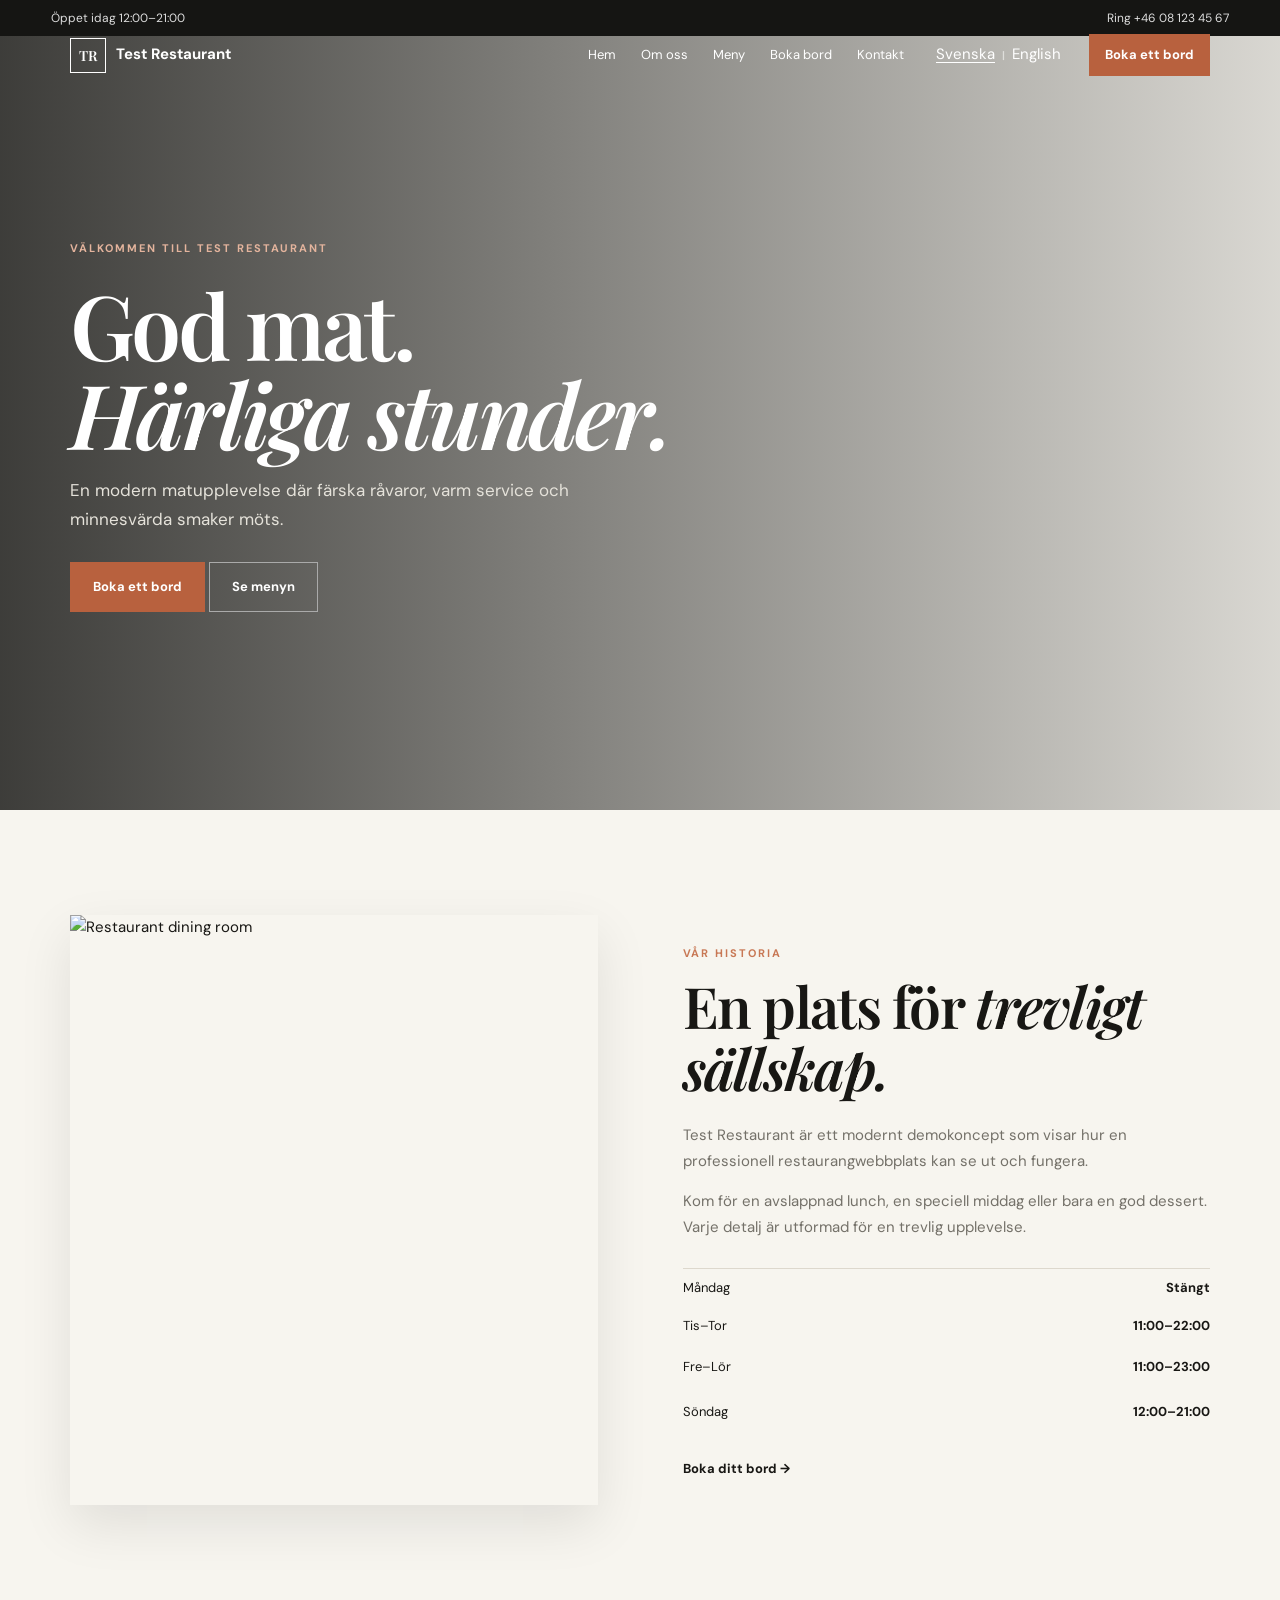
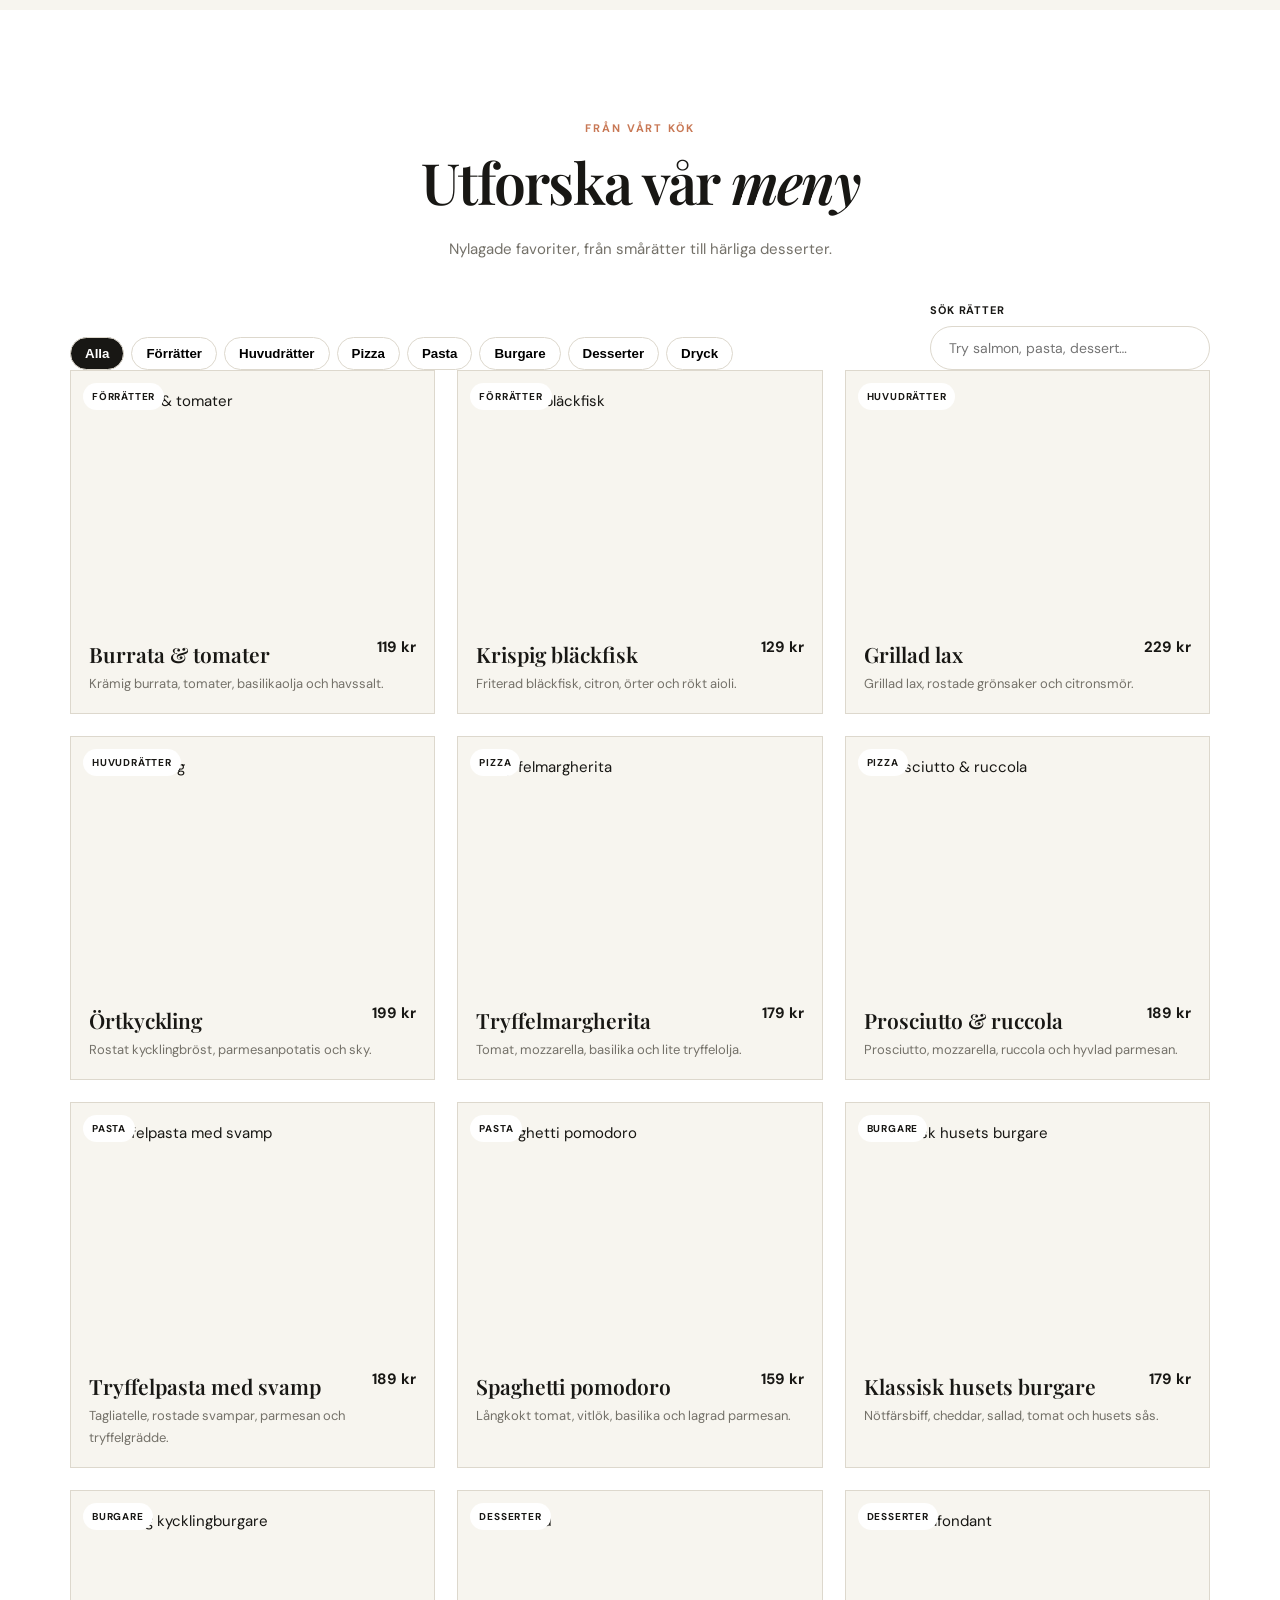
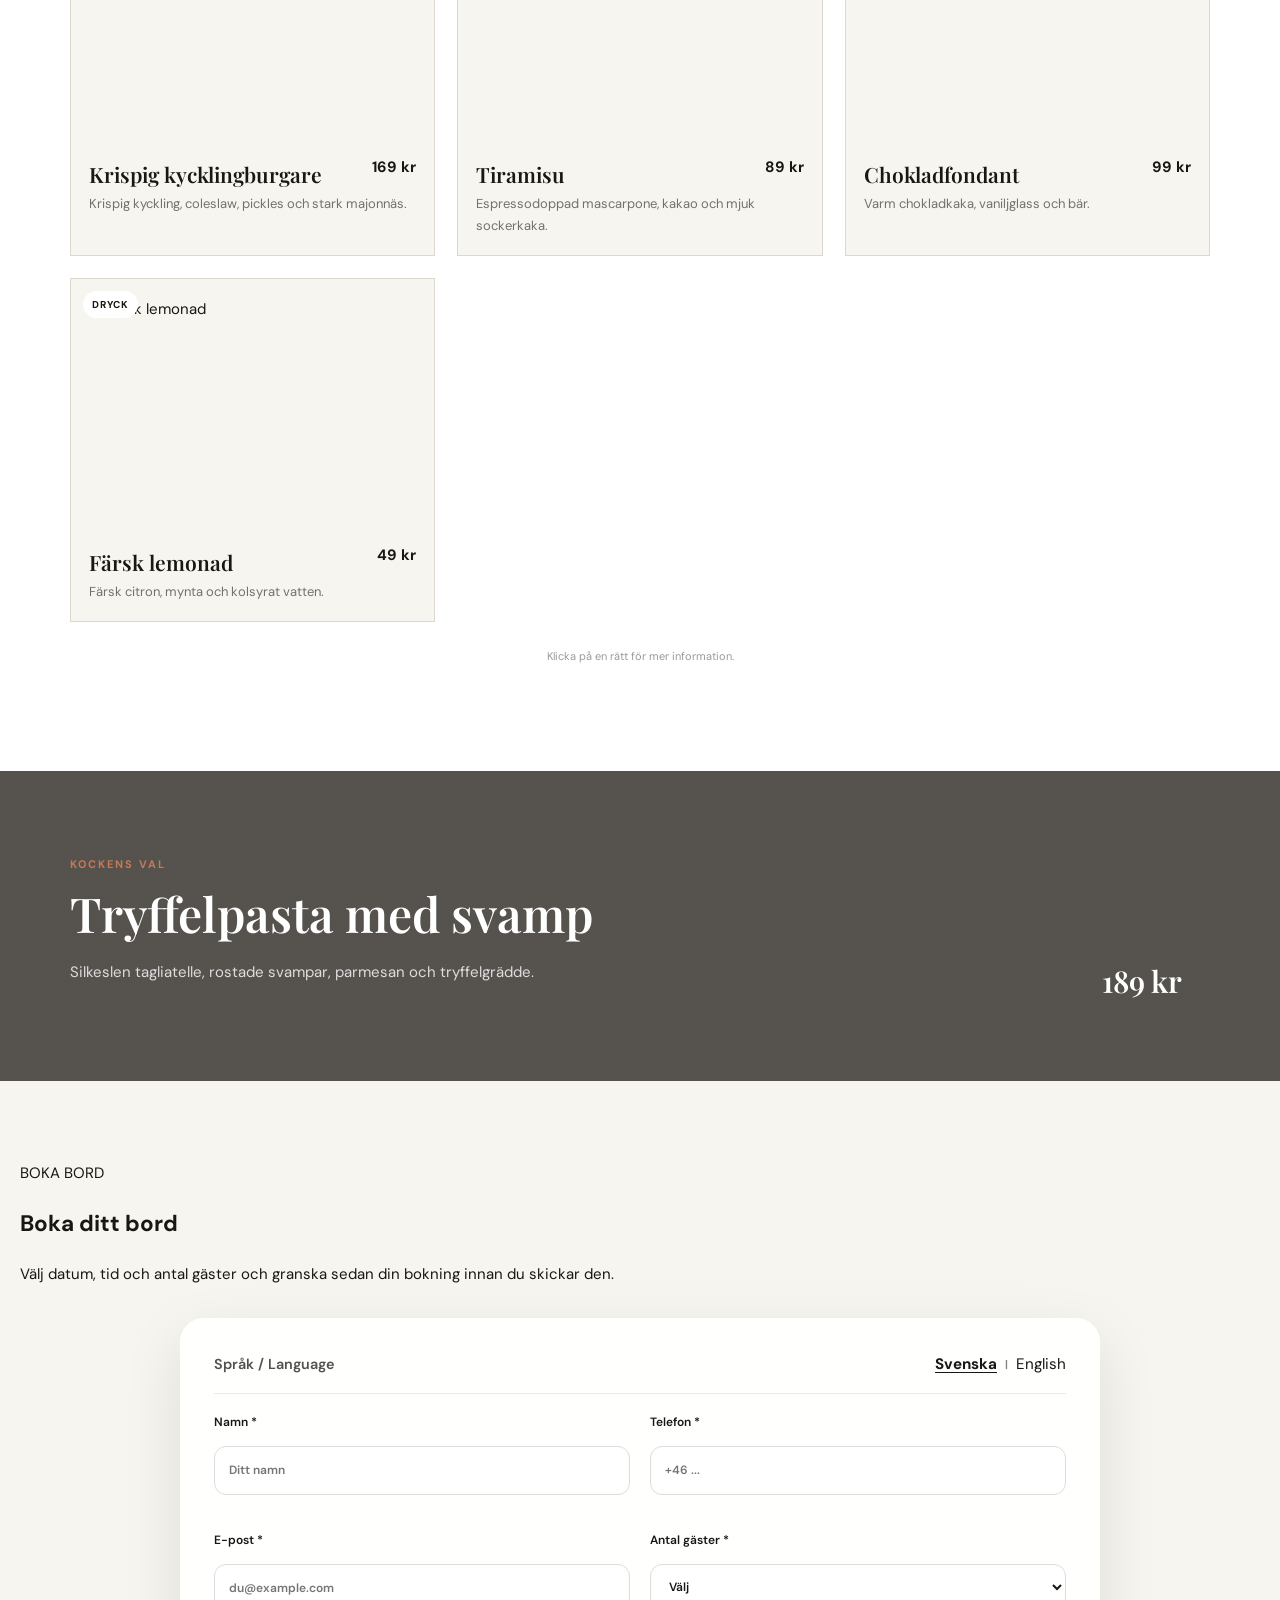
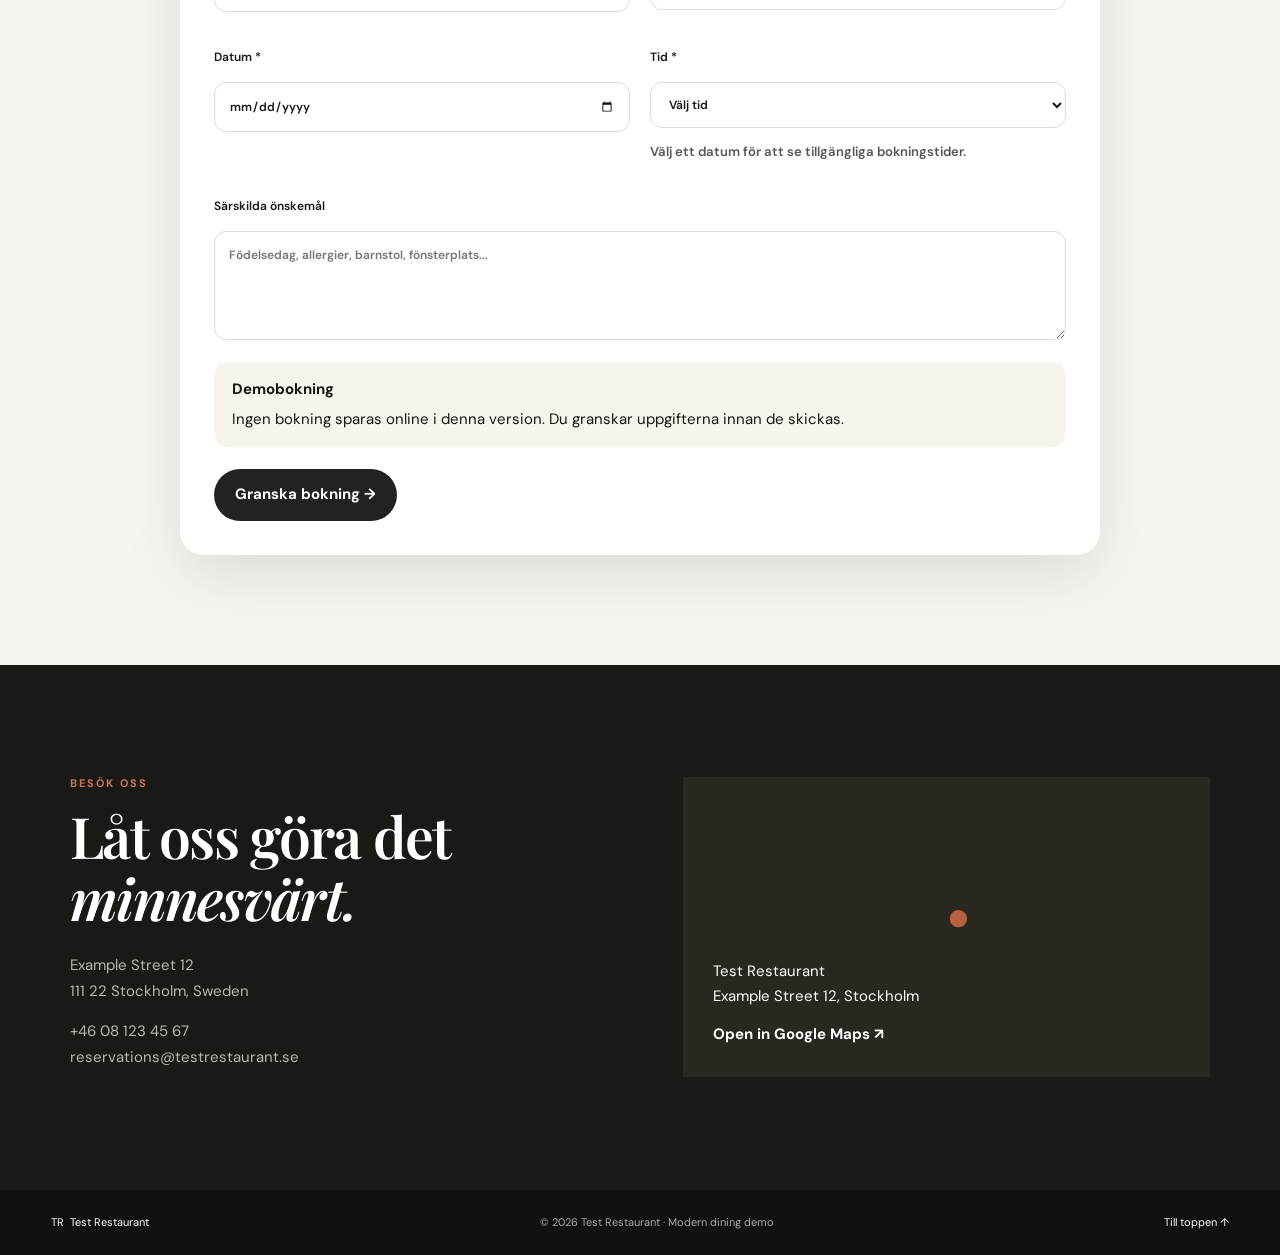
==== index.html @ 81ea19c8 "Add stable restaurant demo Version 27" ====
<!doctype html>
<html lang="sv">
<head>
<meta charset="utf-8"><meta name="viewport" content="width=device-width,initial-scale=1">
<title>Test Restaurant | Modern Dining</title>
<link rel="preconnect" href="https://fonts.googleapis.com">
<link href="https://fonts.googleapis.com/css2?family=DM+Sans:wght@400;500;600;700&family=Playfair+Display:ital,wght@0,500;0,600;1,500;1,600&display=swap" rel="stylesheet">
<link rel="stylesheet" href="css/style.css">
</head>
<body>
<div class="top"><span data-i18n="top.open" id="todayOpenStatus">Open today 11:00–23:00</span> <a data-i18n="top.call" href="tel:+46081234567">Call +46 08 123 45 67</a></div>
<header><div class="nav"><a class="logo" href="#home"><b>TR</b> Test Restaurant</a><button id="toggle" type="button" aria-label="Open menu" aria-expanded="false">☰</button>
<nav><a data-i18n="nav.home" href="#home">Home</a><a data-i18n="nav.about" href="#about">About</a><a data-i18n="nav.menu" href="#menu">Menu</a><a data-i18n="nav.reservation" href="#reservation">Reservation</a><a data-i18n="nav.contact" href="#contact">Contact</a></nav><div class="language-switch" role="group" aria-label="Language"><button type="button" data-lang="sv">Svenska</button><span aria-hidden="true">|</span><button type="button" data-lang="en">English</button></div><a class="btn small" data-i18n="nav.book" href="#reservation">Book a table</a></div></header>

<section class="hero" id="home"><div class="shade"></div><div class="heroText"><small data-i18n="hero.kicker">WELCOME TO TEST RESTAURANT</small><h1 data-i18n="hero.title">Good food.<br><i>Great moments.</i></h1><p data-i18n="hero.text">A modern dining experience where fresh ingredients, warm hospitality and memorable flavors meet.</p><a class="btn" data-i18n="nav.book" href="#reservation">Book a table</a> <a class="btn ghost" data-i18n="hero.explore" href="#menu">Explore menu</a></div></section>

<section class="section" id="about"><div class="split"><img src="https://images.unsplash.com/photo-1515003197210-e0cd71810b5f?auto=format&fit=crop&w=1000&q=85" alt="Restaurant dining room"><div><small data-i18n="about.kicker">OUR STORY</small><h2 data-i18n="about.title">A place made for <i>good company.</i></h2><p data-i18n="about.p1">Test Restaurant is a modern demo concept built to show how a professional restaurant website can look and work.</p><p data-i18n="about.p2">Come for a relaxed lunch, a special dinner or simply a great dessert. Every detail is designed around an enjoyable experience.</p><div class="hours"><span data-i18n="about.mon">Monday <b>Closed</b></span><span data-i18n="about.tueThu">Tue–Thu <b>11:00–22:00</b></span><span data-i18n="about.fri">Fri–Sat <b>11:00–23:00</b></span><span data-i18n="about.sun">Sunday <b>12:00–21:00</b></span></div><a class="link" data-i18n="about.reserve" href="#reservation">Reserve your table →</a></div></div></section>

<section class="section white" id="menu"><div class="heading"><small data-i18n="menu.kicker">FROM OUR KITCHEN</small><h2 data-i18n="menu.title">Explore our <i>menu</i></h2><p data-i18n="menu.text">Freshly prepared favorites, from small plates to indulgent desserts.</p></div><div class="menuTools"><div class="filters" id="filters"></div><label class="menuSearch"><span data-i18n="menu.searchLabel">Search dishes</span><input id="menuSearch" type="search" placeholder="Try salmon, pasta, dessert…" autocomplete="off"></label></div><div class="grid" id="menuGrid"></div><p class="menuHint" data-i18n="menu.hint">Click a dish to see more details.</p></section>

<div class="modal" id="dishModal" aria-hidden="true"><div class="modalCard" role="dialog" aria-modal="true" aria-labelledby="modalTitle"><button class="modalClose" id="modalClose" aria-label="Close">×</button><img id="modalImage" src="" alt=""><div class="modalBody"><small id="modalCategory"></small><h2 id="modalTitle"></h2><p id="modalDescription"></p><strong id="modalPrice"></strong><a class="btn" href="#reservation" id="modalBook">Book a table →</a></div></div></div>

<section class="feature"><div><small data-i18n="chef.kicker">CHEF'S PICK</small><h2 data-i18n="chef.title">Truffle mushroom pasta</h2><p data-i18n="chef.text">Silky tagliatelle, roasted mushrooms, parmesan and truffle cream.</p></div><strong>189 kr</strong></section>



<section id="reservation" class="reservation-section"><div class="section-heading"><span class="eyebrow" data-i18n="res.kicker">RESERVATIONS</span><h2 data-i18n="res.title">Reserve your table</h2><p data-i18n="res.text">Choose your date, time and party size, then review your request before sending it.</p></div><div class="reservation-card">
<form id="reservationForm" autocomplete="on" novalidate>
<div class="form-language-row">
  <span class="form-language-label">Språk / Language</span>
  <div class="language-switch reservation-language-switch" id="formLangSwitch" role="group" style="display:flex;align-items:center;gap:8px;visibility:visible;opacity:1" aria-label="Language">
    <button type="button" class="reservation-lang-action" data-v12-lang="sv" style="display:inline-block;visibility:visible;opacity:1;background:transparent;border:0;cursor:pointer;padding:2px 0;color:inherit">Svenska</button>
    <span aria-hidden="true">|</span>
    <button type="button" class="reservation-lang-action" data-v12-lang="en" style="display:inline-block;visibility:visible;opacity:1;background:transparent;border:0;cursor:pointer;padding:2px 0;color:inherit">English</button>
  </div>
</div><div class="form-grid"><label><span data-i18n="res.name">Full name *</span><input id="guestName" name="name" type="text" autocomplete="name" placeholder="Your name" data-i18n-placeholder="res.namePlaceholder" required></label><label><span data-i18n="res.phone">Phone *</span><input id="guestPhone" name="phone" type="tel" inputmode="tel" autocomplete="tel" placeholder="+46 ..." data-i18n-placeholder="res.phonePlaceholder" required maxlength="20"></label><label><span data-i18n="res.email">Email *</span><input id="guestEmail" name="email" type="email" autocomplete="email" placeholder="you@example.com" data-i18n-placeholder="res.emailPlaceholder" required maxlength="254" inputmode="email"></label><label><span data-i18n="res.guests">Guests *</span><select id="guestCount" name="guests" required><option value="" data-i18n="res.select">Select</option><option>1</option><option>2</option><option>3</option><option>4</option><option>5</option><option>6</option><option>7</option><option>8</option><option>9</option><option>10</option><option>11</option><option>12</option></select></label><label><span data-i18n="res.date">Date *</span><input id="reservationDate" name="date" type="date" required></label><label><span data-i18n="res.time">Time *</span><select id="reservationTime" name="time" required><option value="" data-i18n="res.select">Select</option><option>11:30</option><option>12:30</option><option>13:30</option><option>17:30</option><option>18:30</option><option>19:30</option><option>20:30</option><option>21:30</option></select><small id="timeAvailabilityHint" class="time-availability-hint" aria-live="polite"></small></label></div><label class="full-field"><span data-i18n="res.requests">Special requests</span><textarea id="specialRequests" name="requests" rows="4" placeholder="Birthday, allergies, high chair, window table..." data-i18n-placeholder="res.requestPlaceholder"></textarea></label><div class="reservation-note"><strong data-i18n="res.demo">Demo reservation</strong><span data-i18n="res.note">No reservation is stored online in this version. You will review the details before sending.</span></div><div id="validationMessage" class="validation-message" hidden role="alert" aria-live="polite"></div><button class="primary-btn" data-i18n="res.review" type="submit">Review reservation →</button></form><div id="reservationReview" class="reservation-review" hidden>
<div id="reservationReadyCard" class="reservation-ready-card" hidden>
  <div class="reservation-ready-icon" aria-hidden="true">✓</div>
  <div class="reservation-ready-content">
    <h3 id="reservationReadyTitle">Din bokningsförfrågan är klar</h3>
    <p id="reservationReadySubtitle">Kontrollera uppgifterna nedan innan du skickar dem.</p>
    <div class="reservation-ready-grid">
      <div><span id="readyDateLabel">Datum</span><strong id="readyDateValue">—</strong></div>
      <div><span id="readyTimeLabel">Tid</span><strong id="readyTimeValue">—</strong></div>
      <div><span id="readyGuestsLabel">Gäster</span><strong id="readyGuestsValue">—</strong></div>
      <div><span id="readyRefLabel">Bokningsnummer</span><strong id="readyRefValue">—</strong></div>
    </div>
  </div>
</div>

<div class="review-language-row">
  <span class="form-language-label">Språk / Language</span>
  <div class="language-switch reservation-language-switch" id="reviewLangSwitch" role="group" style="display:flex;align-items:center;gap:8px;visibility:visible;opacity:1" aria-label="Language">
    <button type="button" class="reservation-lang-action" data-v12-lang="sv" style="display:inline-block;visibility:visible;opacity:1;background:transparent;border:0;cursor:pointer;padding:2px 0;color:inherit">Svenska</button>
    <span aria-hidden="true">|</span>
    <button type="button" class="reservation-lang-action" data-v12-lang="en" style="display:inline-block;visibility:visible;opacity:1;background:transparent;border:0;cursor:pointer;padding:2px 0;color:inherit">English</button>
  </div>
</div><div class="review-icon">✓</div><span class="eyebrow" data-i18n="review.kicker">CHECK YOUR DETAILS</span><h3 data-i18n="review.title">Your reservation</h3><div id="reservationReference" class="reservation-reference" hidden></div><div id="reviewDetails" class="review-details"></div><div class="review-actions"><button id="editReservation" class="secondary-btn" data-i18n="review.edit" type="button">Edit</button><button id="sendReservation" class="primary-btn" data-i18n="review.email" type="button">Send by email →</button><button id="sendSms" class="secondary-btn" data-i18n="review.sms" type="button">Send by SMS →</button><button id="copyReservation" class="secondary-btn" data-i18n="review.copy" type="button">Copy details</button><button id="newReservation" class="secondary-btn" type="button">Ny bokning</button></div><p id="reservationSent" class="form-message success" hidden></p><p id="communicationHelp" class="communication-help" hidden></p></div></div></section><section class="section dark" id="contact"><div class="contact"><div><small data-i18n="contact.kicker">COME VISIT</small><h2 data-i18n="contact.title">Let's make it <i>memorable.</i></h2><p>Example Street 12<br>111 22 Stockholm, Sweden</p><p><a href="tel:+46081234567">+46 08 123 45 67</a><br><a href="mailto:reservations@testrestaurant.se">reservations@testrestaurant.se</a></p></div><div class="map"><b>●</b><span>Test Restaurant<br>Example Street 12, Stockholm</span><a href="https://www.google.com/maps/search/?api=1&query=Stockholm" target="_blank">Open in Google Maps ↗</a></div></div></section>
<footer><span>TR&nbsp; Test Restaurant</span><span>© 2026 Test Restaurant · Modern dining demo</span><a data-i18n="footer.top" href="#home">Back to top ↑</a></footer>
<script src="js/app.js"></script>
</body></html>
---- css/style.css ----
:root{--ink:#181714;--muted:#747169;--paper:#f7f5ef;--cream:#ebe5d7;--accent:#b8613e;--line:#ddd8cd;--serif:"Playfair Display",serif;--sans:"DM Sans",sans-serif}*{box-sizing:border-box}html{scroll-behavior:smooth}body{margin:0;background:var(--paper);color:var(--ink);font:15px/1.7 var(--sans)}a{color:inherit;text-decoration:none}.top{background:#151513;color:#ddd;padding:8px 4%;display:flex;justify-content:space-between;font-size:12px}header{position:absolute;top:34px;left:0;width:100%;z-index:3;color:#fff}.nav{width:92%;max-width:1140px;margin:auto;display:flex;align-items:center;gap:28px;position:relative}.logo{font-weight:700;margin-right:auto;display:flex;align-items:center;gap:10px}.logo b{font:600 14px var(--serif);border:1px solid;padding:7px 8px}.nav nav{display:flex;gap:25px;font-size:13px}.nav button{display:none}.btn{display:inline-block;background:var(--accent);border:1px solid var(--accent);color:#fff;padding:13px 22px;font-weight:700;font-size:13px;transition:.2s}.btn:hover{transform:translateY(-2px)}.btn.ghost{background:transparent;border-color:#aaa}.small{padding:9px 15px}.hero{height:86vh;min-height:650px;background:url("https://images.unsplash.com/photo-1517248135467-4c7edcad34c4?auto=format&fit=crop&w=1900&q=90") center/cover;position:relative;color:white;display:flex;align-items:center}.shade{position:absolute;inset:0;background:linear-gradient(90deg,#090907c7,#09090720)}.heroText{position:relative;width:92%;max-width:1140px;margin:auto}.heroText small,.section small,.feature small,.contact small{color:#c87855;font-size:11px;font-weight:700;letter-spacing:.18em}.heroText small{color:#e4b49d}.hero h1{font:600 clamp(54px,7vw,90px)/1 var(--serif);letter-spacing:-.04em;margin:18px 0}.hero p{max-width:520px;color:#e5e2da;font-size:17px;margin-bottom:28px}.section{padding:105px 4%}.split,.reservationGrid,.contact{max-width:1140px;margin:auto;display:grid;grid-template-columns:1fr 1fr;gap:85px;align-items:center}.split img{width:100%;height:590px;object-fit:cover;box-shadow:0 20px 50px #00000018}.section h2,.heading h2,.reservation h2,.contact h2{font:600 clamp(38px,5vw,57px)/1.08 var(--serif);letter-spacing:-.03em;margin:10px 0 25px}.section p{color:var(--muted)}.hours{border-top:1px solid var(--line);margin:28px 0 22px}.hours span{display:flex;justify-content:space-between;padding:8px 0;font-size:13px}.link{font-weight:700;font-size:13px}.white{background:#fff}.heading{text-align:center;max-width:650px;margin:auto}.heading p{margin:auto}.filters{max-width:1140px;margin:40px auto;display:flex;gap:7px;justify-content:center;flex-wrap:wrap}.filters button{background:transparent;border:1px solid var(--line);border-radius:30px;padding:8px 14px;cursor:pointer;font-weight:700}.filters button.active,.filters button:hover{background:var(--ink);color:#fff}.grid{max-width:1140px;margin:auto;display:grid;grid-template-columns:repeat(3,1fr);gap:22px}.dish{background:var(--paper);border:1px solid var(--line);transition:.2s}.dish:hover{transform:translateY(-4px);box-shadow:0 15px 40px #0001}.dish img{width:100%;height:210px;object-fit:cover}.dish div{padding:18px}.dish small{letter-spacing:.12em}.dish h3{font:600 21px var(--serif);margin:5px 0}.dish p{font-size:13px;margin:0}.price{float:right;font-weight:700}.feature{padding:80px 4%;background:linear-gradient(#17140fb8,#17140fb8),url("https://images.unsplash.com/photo-1473093295043-cdd812d0e601?auto=format&fit=crop&w=1800&q=85") center/cover;color:#fff;display:flex;justify-content:space-between;align-items:end}.feature>div{max-width:1140px;margin-left:calc((100% - 1140px)/2)}.feature h2{font:600 48px var(--serif);margin:5px 0}.feature p{color:#ddd}.feature strong{font:600 30px var(--serif);margin-right:4%}.reservation{background:var(--cream)}.reservationGrid{align-items:start}.reservation form{background:#fff;padding:35px;box-shadow:0 18px 55px #00000016}.row{display:grid;grid-template-columns:1fr 1fr;gap:15px}label{font-size:12px;font-weight:700;display:block;margin-bottom:15px}input,select,textarea{display:block;width:100%;min-height:44px;margin-top:6px;padding:12px;border:1px solid var(--line);background:#fbfaf7;font:14px var(--sans);color:var(--ink);border-radius:2px;appearance:auto}input:focus,select:focus,textarea:focus{outline:2px solid #b8613e33;border-color:var(--accent)}textarea{resize:vertical}.full{width:100%;cursor:pointer}.note{font-size:11px!important;text-align:center}.dark{background:#1a1916;color:#fff}.dark p{color:#bbb7ae}.contact{grid-template-columns:1fr 1fr}.map{height:300px;background:#292720;padding:30px;display:flex;flex-direction:column;justify-content:end;position:relative}.map b{position:absolute;left:50%;top:35%;font-size:40px;color:var(--accent)}.map a{font-weight:700;margin-top:12px}footer{background:#111;color:#aaa;padding:23px 4%;display:flex;justify-content:space-between;font-size:11px}footer span:first-child,footer a{color:#fff}@media(max-width:800px){.nav nav,.nav>.small{display:none}.nav button{display:block;background:none;color:#fff;border:0;font-size:25px}.nav.open nav{display:flex;position:absolute;top:55px;left:4%;right:4%;background:#181714;padding:18px;flex-direction:column}.nav.open .small{display:block}.split,.reservationGrid,.contact{grid-template-columns:1fr;gap:45px}.grid{grid-template-columns:1fr 1fr}.section{padding:75px 4%}.feature>div{margin-left:0}.feature{gap:25px}.feature h2{font-size:37px}}@media(max-width:520px){.top{justify-content:center}.top a{display:none}.grid{grid-template-columns:1fr}.row{grid-template-columns:1fr;gap:0}.reservation form{padding:24px}.hero h1{font-size:54px}.heroText .btn{margin-bottom:8px}footer{flex-wrap:wrap;gap:10px}footer span:nth-child(2){width:100%;order:3}}
.menuTools{max-width:1140px;margin:38px auto 0;display:grid;grid-template-columns:1fr 280px;gap:20px;align-items:end}.menuTools .filters{margin:0;justify-content:flex-start}.menuSearch{margin:0}.menuSearch span{display:block;font-size:11px;letter-spacing:.08em;text-transform:uppercase;margin-bottom:6px}.menuSearch input{margin:0;background:#fff;border-radius:30px;padding-left:18px}.dish{cursor:pointer}.dishImage{position:relative;overflow:hidden}.dish img{display:block;transition:transform .45s ease}.dish:hover img{transform:scale(1.04)}.dishTag{position:absolute;left:12px;top:12px;background:#fff;color:var(--ink);padding:5px 9px;border-radius:20px;font-size:10px;font-weight:700;text-transform:uppercase;letter-spacing:.08em}.viewDish{position:absolute;right:12px;bottom:12px;background:#171513dd;color:#fff;padding:6px 10px;border-radius:20px;font-size:10px;font-weight:700;opacity:0;transform:translateY(5px);transition:.2s}.dish:hover .viewDish,.dish:focus .viewDish{opacity:1;transform:none}.dish:focus{outline:2px solid var(--accent);outline-offset:3px}.menuHint{text-align:center;font-size:11px!important;margin:25px 0 0;color:#999!important}.emptyMenu{grid-column:1/-1;text-align:center;padding:55px;border:1px dashed var(--line)}.emptyMenu h3{font:600 28px var(--serif);margin:0 0 5px}.modal{position:fixed;inset:0;background:#000b;z-index:20;display:flex;align-items:center;justify-content:center;padding:20px;opacity:0;pointer-events:none;transition:.2s}.modal.show{opacity:1;pointer-events:auto}.modalCard{width:min(900px,100%);max-height:90vh;overflow:auto;background:var(--paper);position:relative;display:grid;grid-template-columns:1fr 1fr;box-shadow:0 30px 80px #0006}.modalCard>img{width:100%;height:100%;min-height:420px;object-fit:cover}.modalBody{padding:55px 45px;align-self:center}.modalBody h2{font:600 42px/1.1 var(--serif);margin:10px 0 18px}.modalBody p{color:var(--muted);margin-bottom:22px}.modalBody strong{display:block;font:600 25px var(--serif);margin-bottom:25px}.modalClose{position:absolute;right:14px;top:10px;width:40px;height:40px;border:0;background:#fff;color:#111;border-radius:50%;font-size:28px;line-height:1;cursor:pointer;z-index:2}.modalOpen{overflow:hidden}@media(max-width:800px){.menuTools{grid-template-columns:1fr}.menuTools .filters{justify-content:center}.modalCard{grid-template-columns:1fr;max-height:92vh}.modalCard>img{height:260px;min-height:0}.modalBody{padding:30px}.modalBody h2{font-size:34px}}

.reservation-section{padding:80px 20px}.reservation-card{max-width:920px;margin:30px auto;padding:34px;border-radius:24px;background:rgba(255,255,255,.97);box-shadow:0 20px 60px rgba(0,0,0,.10)}.form-grid{display:grid;grid-template-columns:repeat(2,minmax(0,1fr));gap:20px}.reservation-card label{display:flex;flex-direction:column;gap:8px;font-weight:600}.reservation-card input,.reservation-card select,.reservation-card textarea{width:100%;box-sizing:border-box;padding:13px 14px;border:1px solid #ddd;border-radius:12px;font:inherit;background:#fff}.full-field{margin-top:20px}.reservation-note{display:flex;flex-direction:column;gap:4px;margin:22px 0;padding:15px 18px;border-radius:14px;background:#f7f3ed}.review-icon{width:48px;height:48px;display:flex;align-items:center;justify-content:center;border-radius:50%;background:#eee;font-size:24px}.review-details{display:grid;grid-template-columns:repeat(2,minmax(0,1fr));gap:1px;background:#e6e6e6;border-radius:16px;overflow:hidden;margin:22px 0}.review-details div{background:#fff;padding:15px 17px;display:flex;flex-direction:column;gap:4px}.review-details .wide{grid-column:1/-1}.review-details span{font-size:.82rem;opacity:.65}.review-actions{display:flex;gap:12px;flex-wrap:wrap}.primary-btn,.secondary-btn{border:0;border-radius:999px;padding:13px 21px;font:inherit;font-weight:700;cursor:pointer}.primary-btn{background:#222;color:#fff}.secondary-btn{background:#eee;color:#222}@media(max-width:700px){.reservation-card{padding:22px}.form-grid,.review-details{grid-template-columns:1fr}.review-details .wide{grid-column:auto}}
.language-switch{display:flex;gap:7px;align-items:center;margin-left:4px;white-space:nowrap}.language-switch span{opacity:.55;font:600 11px var(--sans)}.language-switch button{display:inline-block!important;border:0;background:transparent;color:#fff;padding:4px 2px;border-radius:0;font:600 11px var(--sans);cursor:pointer}.language-switch button.active{text-decoration:underline;text-underline-offset:4px}.language-switch button:hover{opacity:.8}.communication-help{margin:14px 0 0;padding:12px 14px;border:1px solid var(--line);border-radius:12px;background:#f7f3ed;font-size:12px}.review-actions{align-items:center}@media(max-width:800px){.language-switch{position:absolute;right:48px;top:5px}.language-switch button{padding:5px 7px}.nav.open .language-switch{display:flex}.nav.open .language-switch button{color:#fff;border-color:#777}.nav.open .language-switch button.active{background:#fff;color:#111}}

/* V8 compact language selector */
.language-switch,.lang-switch{display:flex;align-items:center;gap:7px}
.language-switch button,.lang-switch button,.language-btn,.lang-btn{
  display:inline-block!important;border:0;background:transparent;padding:0;box-shadow:none;cursor:pointer;font:inherit
}
.language-switch button.active,.lang-switch button.active,.language-btn.active,.lang-btn.active{
  text-decoration:underline;text-underline-offset:3px
}
.language-switch span,.lang-switch span{opacity:.55}

/* V10 fixed: language selector beside reservation form */
.reservation-inline-tools{
  max-width:980px;
  margin:0 auto 12px;
  display:flex;
  justify-content:flex-end;
  align-items:center;
}
.reservation-language-switch{
  display:flex;
  align-items:center;
  gap:7px;
  font-size:.95rem;
  white-space:nowrap;
}
.reservation-language-switch button{
  display:inline-block!important;
  border:0;
  background:transparent;
  padding:0;
  font:inherit;
  cursor:pointer;
}
.reservation-language-switch button.active{
  text-decoration:underline;
  text-underline-offset:3px;
}
.reservation-language-switch span{opacity:.55}
@media(max-width:700px){
  .reservation-inline-tools{
    justify-content:flex-start;
    padding:0 2px;
  }
}

/* V11 language switch inside reservation card */
.reservation-card-language-row{
  display:flex;
  justify-content:flex-end;
  align-items:center;
  margin-bottom:16px;
}
.reservation-card .reservation-language-switch{
  display:flex;
  align-items:center;
  gap:7px;
  font-size:.95rem;
  white-space:nowrap;
}
.reservation-card .reservation-language-switch button{
  display:inline-block!important;
  visibility:visible!important;
  opacity:1!important;
  border:0;
  background:transparent;
  padding:0;
  cursor:pointer;
  font:inherit;
}
.reservation-card .reservation-language-switch button.active{
  text-decoration:underline;
  text-underline-offset:3px;
}
.reservation-card .reservation-language-switch span{
  opacity:.55;
}
@media(max-width:700px){
  .reservation-card-language-row{
    justify-content:flex-start;
    margin-bottom:14px;
  }
}

/* V12 form and review language controls */
.form-language-row,
.review-language-row{
  display:flex;
  align-items:center;
  justify-content:space-between;
  gap:16px;
  padding-bottom:16px;
  margin-bottom:18px;
  border-bottom:1px solid rgba(0,0,0,.08);
}
.form-language-label{
  font-size:.9rem;
  font-weight:600;
  opacity:.75;
}
.form-language-row .reservation-language-switch,
.review-language-row .reservation-language-switch{
  display:flex;
  align-items:center;
  gap:7px;
  white-space:nowrap;
}
.form-language-row .reservation-language-switch button,
.review-language-row .reservation-language-switch button{
  display:inline-block!important;
  visibility:visible!important;
  opacity:1!important;
  border:0;
  background:transparent;
  padding:0;
  cursor:pointer;
  font:inherit;
}
.form-language-row .reservation-language-switch button.active,
.review-language-row .reservation-language-switch button.active{
  text-decoration:underline;
  text-underline-offset:3px;
}
.form-language-row .reservation-language-switch span,
.review-language-row .reservation-language-switch span{
  opacity:.55;
}
@media(max-width:700px){
  .form-language-row,
  .review-language-row{
    align-items:flex-start;
    flex-direction:column;
    gap:8px;
  }
}


/* V13 force-visible reservation language actions */
#formLangSwitch,
#reviewLangSwitch{
  display:flex !important;
  align-items:center !important;
  gap:8px !important;
  visibility:visible !important;
  opacity:1 !important;
}

#formLangSwitch button,
#reviewLangSwitch button{
  display:inline-block !important;
  visibility:visible !important;
  opacity:1 !important;
  position:static !important;
  width:auto !important;
  height:auto !important;
  min-width:0 !important;
  margin:0 !important;
  padding:2px 0 !important;
  border:0 !important;
  background:transparent !important;
  color:inherit !important;
  font:inherit !important;
  line-height:1.4 !important;
  cursor:pointer !important;
  pointer-events:auto !important;
  text-indent:0 !important;
  overflow:visible !important;
}

#formLangSwitch span,
#reviewLangSwitch span{
  display:inline-block !important;
  visibility:visible !important;
  opacity:.55 !important;
}

#formLangSwitch button.active,
#reviewLangSwitch button.active{
  font-weight:700 !important;
  text-decoration:underline !important;
  text-underline-offset:3px !important;
}

/* V14 reservation reference + new reservation */
.reservation-reference{
  margin:12px 0 18px;
  padding:10px 12px;
  border-radius:10px;
  background:rgba(0,0,0,.035);
  font-size:.92rem;
  font-weight:600;
}
.review-actions #newReservation{
  white-space:nowrap;
}

/* V15 validation styles */
.validation-message{
  margin:14px 0 16px;
  padding:11px 13px;
  border-radius:10px;
  background:rgba(0,0,0,.045);
  font-size:.92rem;
  line-height:1.45;
}
.field-error{
  outline:2px solid currentColor;
  outline-offset:2px;
}

/* V17 opening-hours hint */
.time-availability-hint{
  display:block;
  margin-top:7px;
  font-size:.82rem;
  opacity:.72;
  line-height:1.4;
}

/* V21 opening-hours rows */
.hours-row{
  display:flex;
  align-items:center;
  justify-content:space-between;
  gap:24px;
  width:100%;
  padding:3px 0;
}
.hours-row + .hours-row{
  margin-top:2px;
}
.hours-row b{
  white-space:nowrap;
}

/* V22 force separate opening-hours lines */
.hours-row{
  display:flex !important;
  flex:0 0 100% !important;
  width:100% !important;
  box-sizing:border-box;
}

/* V23 robust opening-hours layout */
.hours-line{
  display:grid !important;
  grid-template-columns:minmax(95px, 1fr) auto !important;
  align-items:center !important;
  column-gap:24px !important;
  width:100% !important;
  margin:0 !important;
  padding:3px 0 !important;
  box-sizing:border-box !important;
}
.hours-line span,
.hours-line strong{
  display:block !important;
  margin:0 !important;
  padding:0 !important;
}
.hours-line strong{
  text-align:right !important;
  white-space:nowrap !important;
}

/* V24 opening hours: four independent rows */
.hours{
  display:flex !important;
  flex-direction:column !important;
  align-items:stretch !important;
}
.hours > [data-i18n="about.mon"],
.hours > [data-i18n="about.tueThu"],
.hours > [data-i18n="about.fri"],
.hours > [data-i18n="about.sun"]{
  display:flex !important;
  width:100% !important;
  justify-content:space-between !important;
  align-items:center !important;
  gap:24px !important;
  box-sizing:border-box !important;
}
.hours > [data-i18n] b{
  white-space:nowrap !important;
}

/* V26 reservation confirmation card */
.reservation-ready-card{
  display:flex;
  gap:16px;
  align-items:flex-start;
  padding:18px;
  margin:0 0 20px;
  border:1px solid rgba(0,0,0,.10);
  border-radius:16px;
  background:rgba(255,255,255,.72);
  box-shadow:0 10px 28px rgba(0,0,0,.06);
}
.reservation-ready-card[hidden]{
  display:none !important;
}
.reservation-ready-icon{
  flex:0 0 40px;
  width:40px;
  height:40px;
  border-radius:50%;
  display:grid;
  place-items:center;
  font-weight:700;
  font-size:20px;
  border:1px solid rgba(0,0,0,.12);
}
.reservation-ready-content{
  min-width:0;
  flex:1;
}
.reservation-ready-content h3{
  margin:0 0 4px;
}
.reservation-ready-content p{
  margin:0 0 14px;
  opacity:.78;
}
.reservation-ready-grid{
  display:grid;
  grid-template-columns:repeat(2,minmax(0,1fr));
  gap:10px 16px;
}
.reservation-ready-grid div{
  display:flex;
  flex-direction:column;
  gap:2px;
}
.reservation-ready-grid span{
  font-size:.86rem;
  opacity:.68;
}
.reservation-ready-grid strong{
  font-size:.98rem;
}
@media (max-width:640px){
  .reservation-ready-card{
    padding:15px;
  }
  .reservation-ready-grid{
    grid-template-columns:1fr;
  }
}
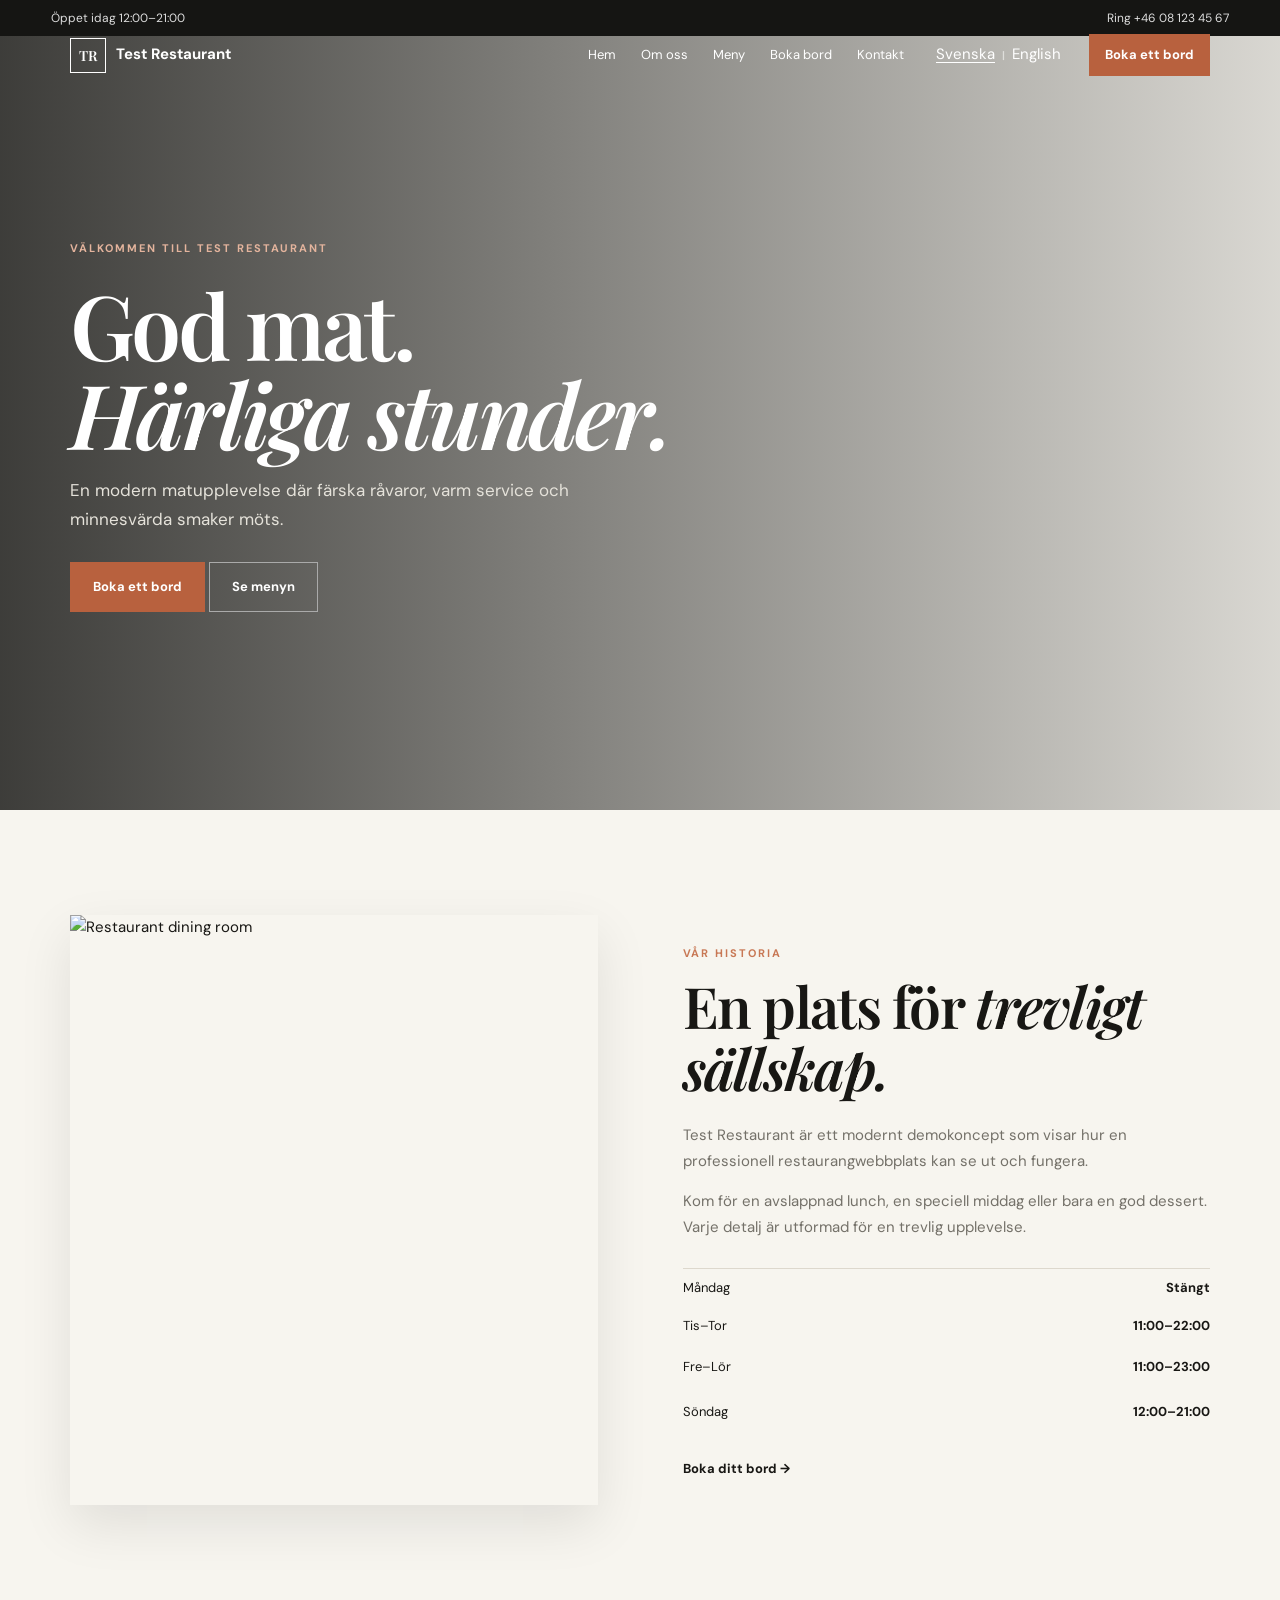
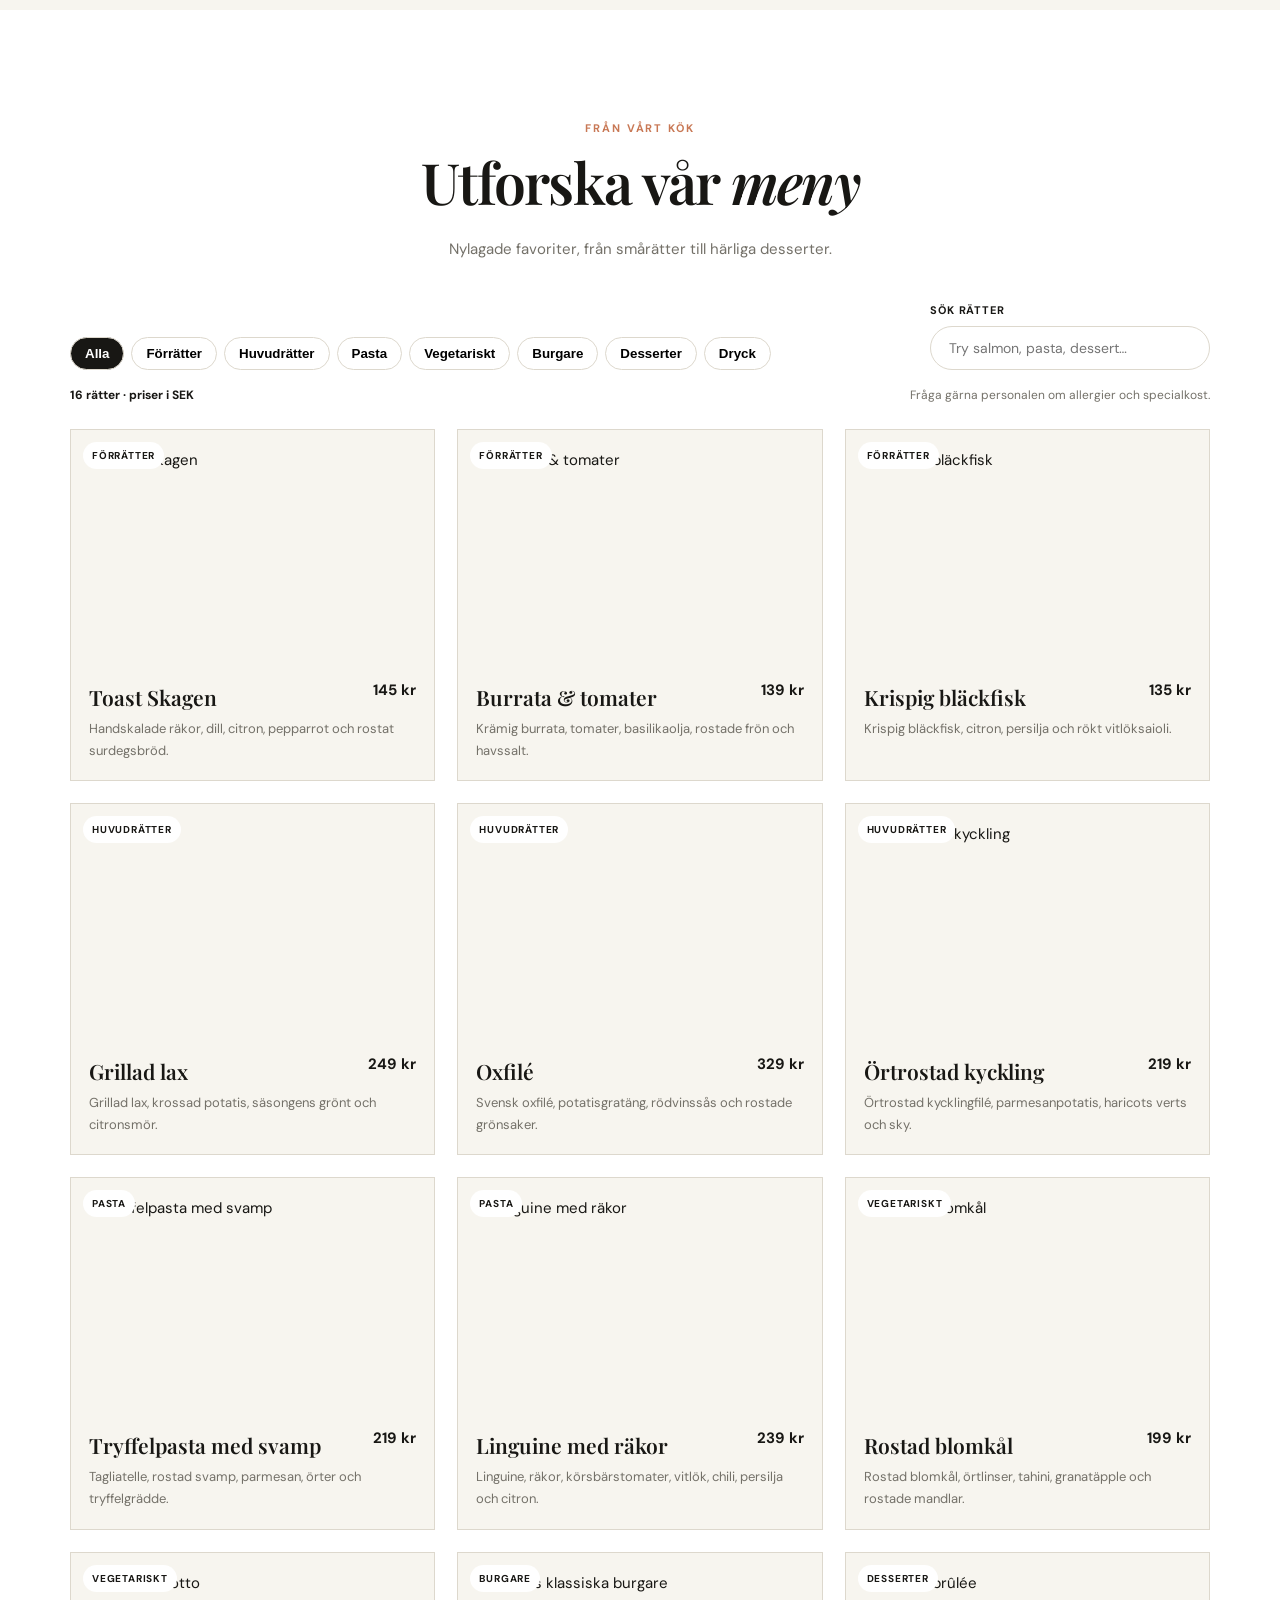
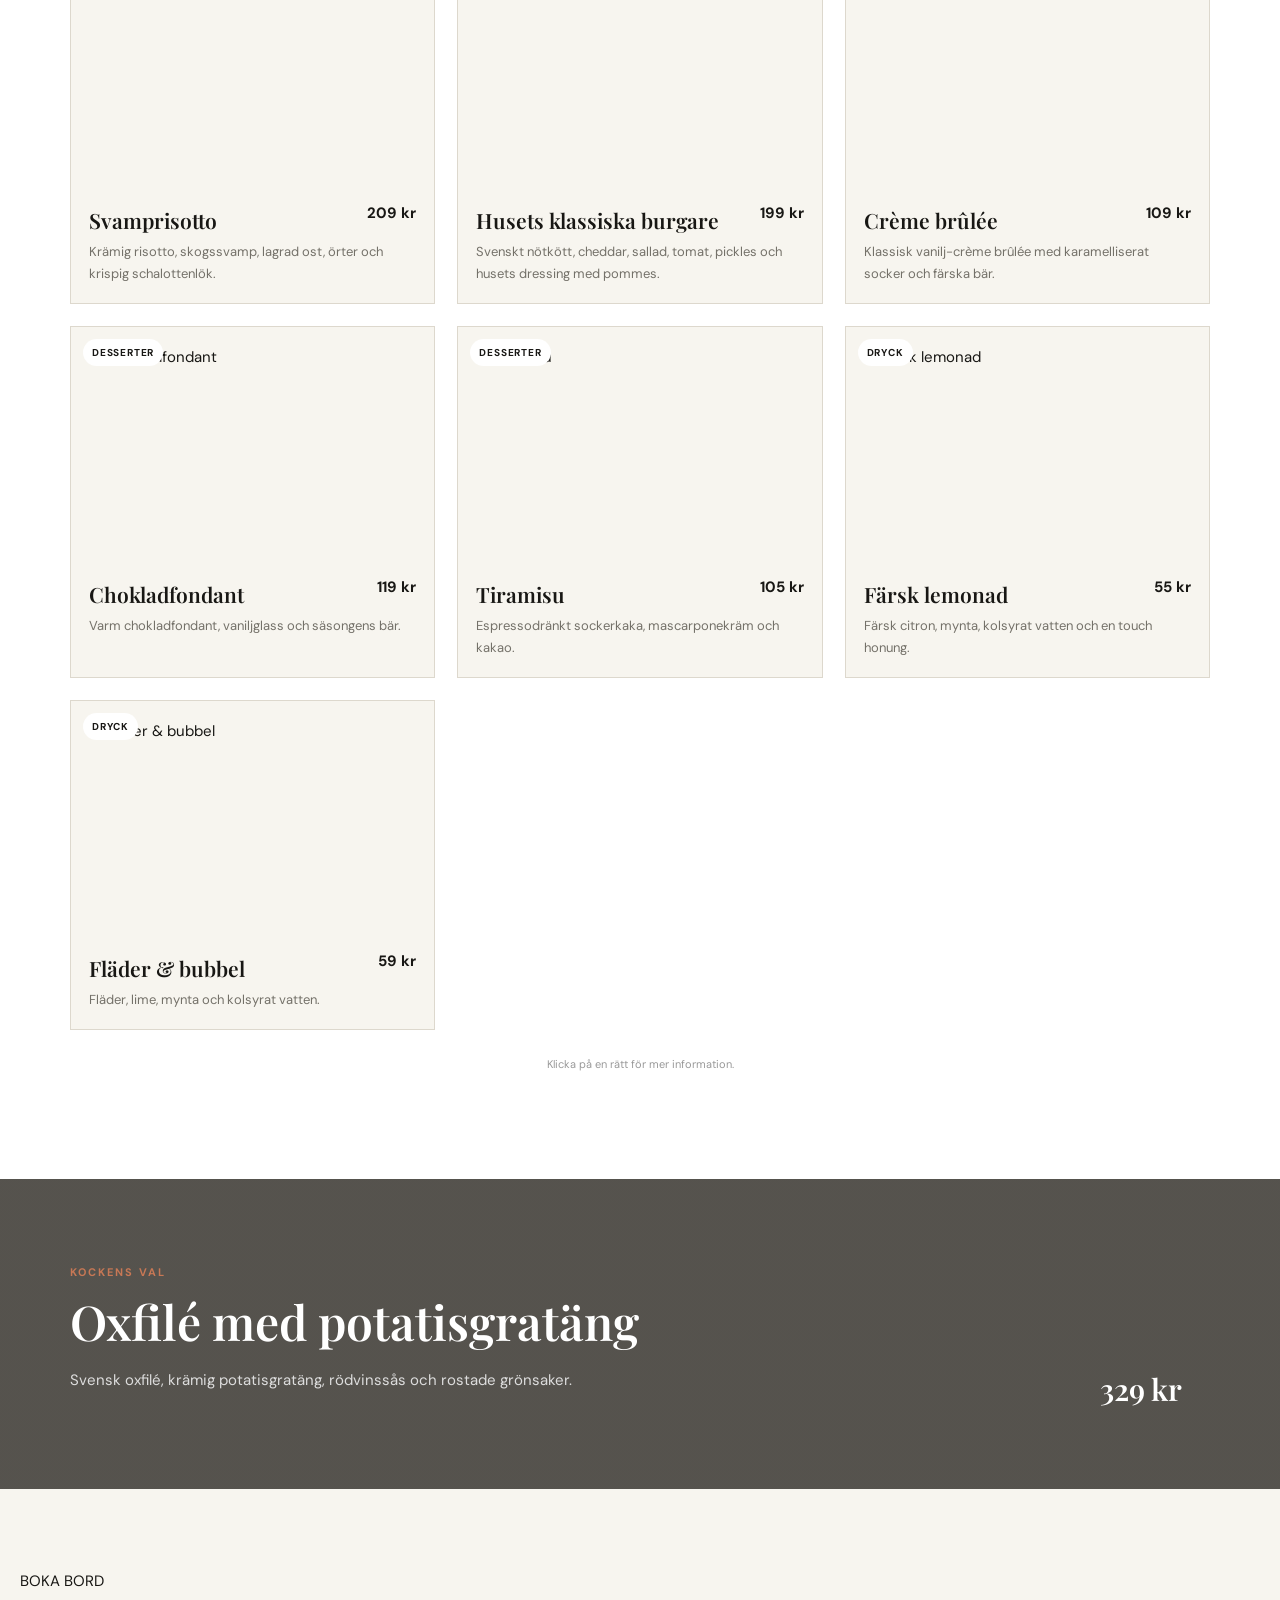
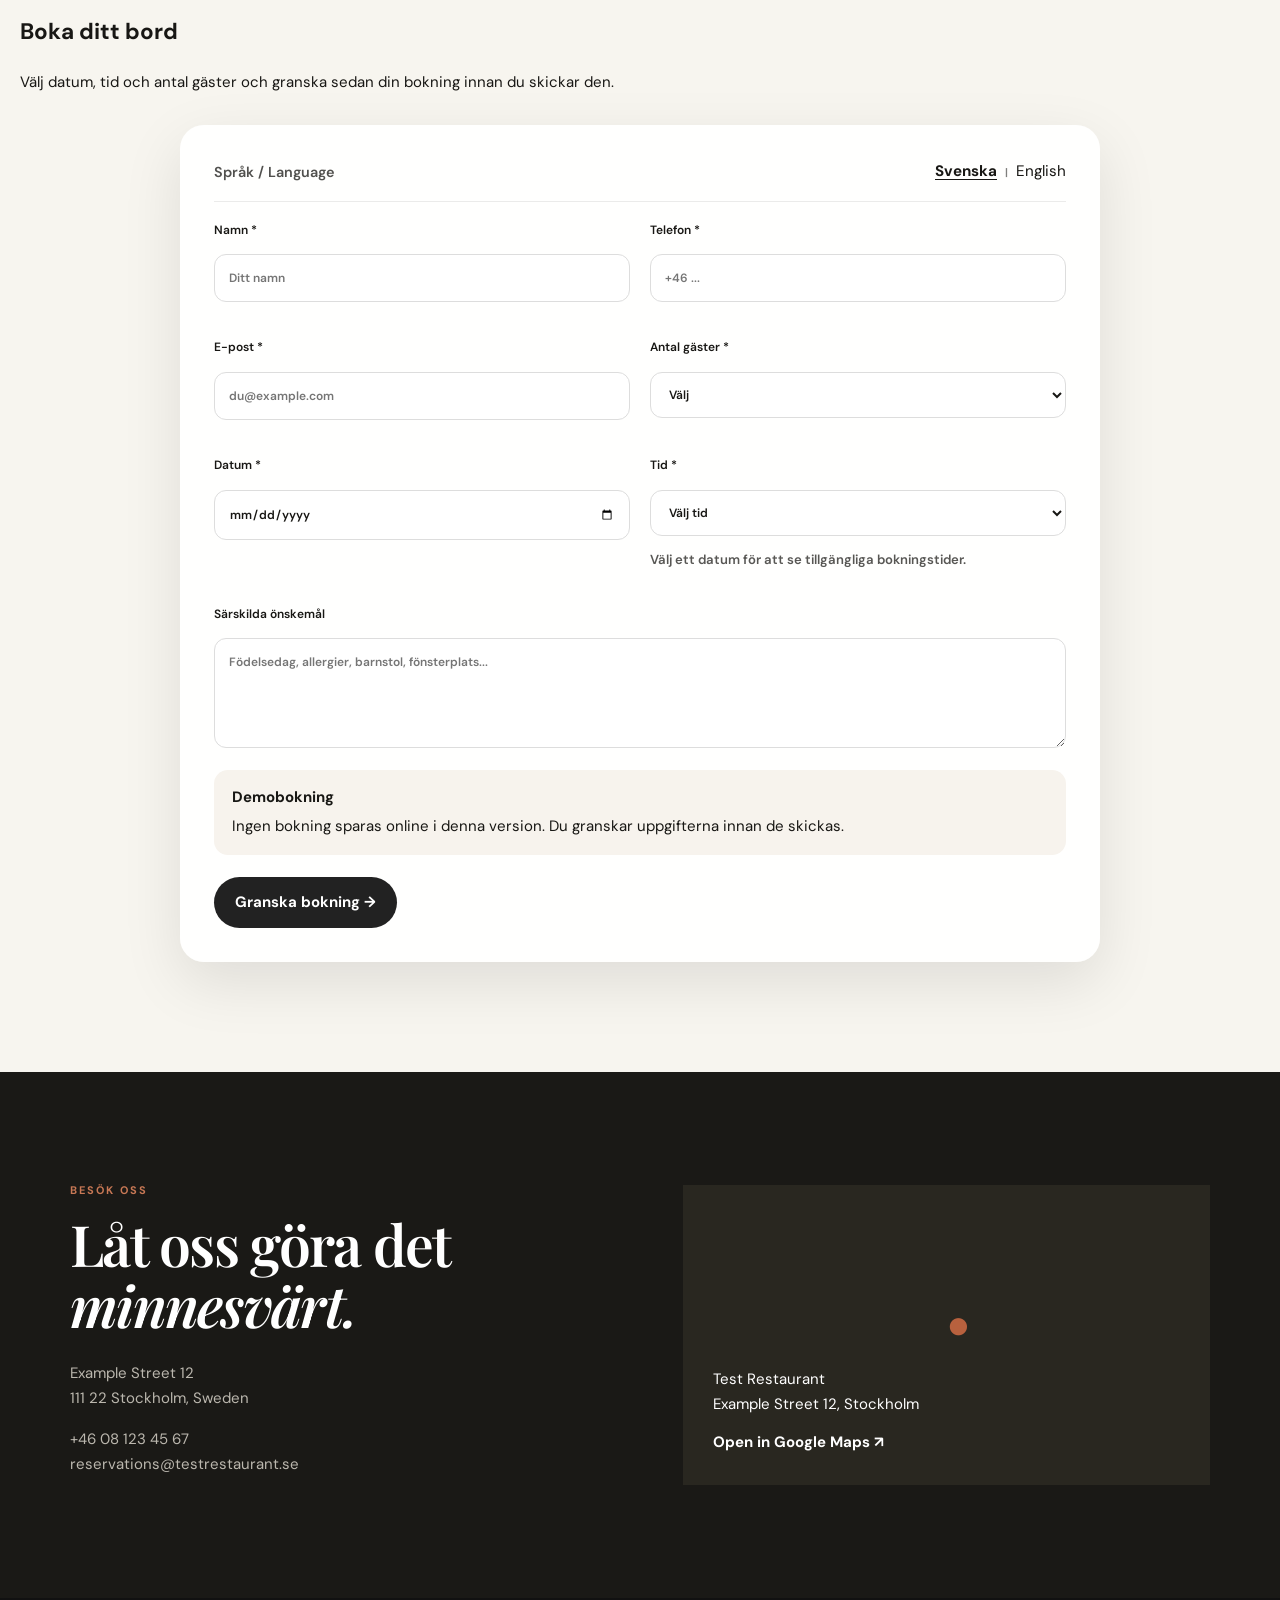
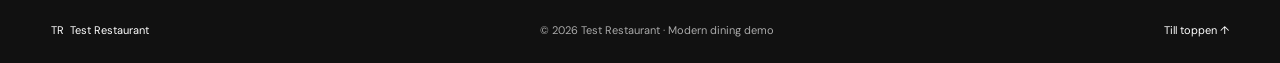
==== commit 427d034a: "Improve restaurant menu in Version 28" ====
--- a/index.html
+++ b/index.html
@@ -16,11 +16,11 @@
 
 <section class="section" id="about"><div class="split"><img src="https://images.unsplash.com/photo-1515003197210-e0cd71810b5f?auto=format&fit=crop&w=1000&q=85" alt="Restaurant dining room"><div><small data-i18n="about.kicker">OUR STORY</small><h2 data-i18n="about.title">A place made for <i>good company.</i></h2><p data-i18n="about.p1">Test Restaurant is a modern demo concept built to show how a professional restaurant website can look and work.</p><p data-i18n="about.p2">Come for a relaxed lunch, a special dinner or simply a great dessert. Every detail is designed around an enjoyable experience.</p><div class="hours"><span data-i18n="about.mon">Monday <b>Closed</b></span><span data-i18n="about.tueThu">Tue–Thu <b>11:00–22:00</b></span><span data-i18n="about.fri">Fri–Sat <b>11:00–23:00</b></span><span data-i18n="about.sun">Sunday <b>12:00–21:00</b></span></div><a class="link" data-i18n="about.reserve" href="#reservation">Reserve your table →</a></div></div></section>
 
-<section class="section white" id="menu"><div class="heading"><small data-i18n="menu.kicker">FROM OUR KITCHEN</small><h2 data-i18n="menu.title">Explore our <i>menu</i></h2><p data-i18n="menu.text">Freshly prepared favorites, from small plates to indulgent desserts.</p></div><div class="menuTools"><div class="filters" id="filters"></div><label class="menuSearch"><span data-i18n="menu.searchLabel">Search dishes</span><input id="menuSearch" type="search" placeholder="Try salmon, pasta, dessert…" autocomplete="off"></label></div><div class="grid" id="menuGrid"></div><p class="menuHint" data-i18n="menu.hint">Click a dish to see more details.</p></section>
+<section class="section white" id="menu"><div class="heading"><small data-i18n="menu.kicker">FROM OUR KITCHEN</small><h2 data-i18n="menu.title">Explore our <i>menu</i></h2><p data-i18n="menu.text">Freshly prepared favorites, from small plates to indulgent desserts.</p></div><div class="menuTools"><div class="filters" id="filters"></div><label class="menuSearch"><span data-i18n="menu.searchLabel">Search dishes</span><input id="menuSearch" type="search" placeholder="Try salmon, pasta, dessert…" autocomplete="off"></label></div><div class="menuMeta"><span data-i18n="menu.meta">16 dishes · prices in SEK</span><span data-i18n="menu.allergy">Ask our staff about allergies and dietary requirements.</span></div><div class="grid" id="menuGrid"></div><p class="menuHint" data-i18n="menu.hint">Click a dish to see more details.</p></section>
 
 <div class="modal" id="dishModal" aria-hidden="true"><div class="modalCard" role="dialog" aria-modal="true" aria-labelledby="modalTitle"><button class="modalClose" id="modalClose" aria-label="Close">×</button><img id="modalImage" src="" alt=""><div class="modalBody"><small id="modalCategory"></small><h2 id="modalTitle"></h2><p id="modalDescription"></p><strong id="modalPrice"></strong><a class="btn" href="#reservation" id="modalBook">Book a table →</a></div></div></div>
 
-<section class="feature"><div><small data-i18n="chef.kicker">CHEF'S PICK</small><h2 data-i18n="chef.title">Truffle mushroom pasta</h2><p data-i18n="chef.text">Silky tagliatelle, roasted mushrooms, parmesan and truffle cream.</p></div><strong>189 kr</strong></section>
+<section class="feature"><div><small data-i18n="chef.kicker">CHEF'S PICK</small><h2 data-i18n="chef.title">Beef tenderloin with potato gratin</h2><p data-i18n="chef.text">Swedish beef tenderloin, creamy potato gratin, red-wine sauce and roasted vegetables.</p></div><strong>329 kr</strong></section>
 
 
 
--- a/css/style.css
+++ b/css/style.css
@@ -351,3 +351,10 @@
     grid-template-columns:1fr;
   }
 }
+
+/* V28 improved menu */
+.menuMeta{max-width:1140px;margin:15px auto 24px;display:flex;justify-content:space-between;gap:18px;flex-wrap:wrap;color:var(--muted);font-size:12px}
+.menuMeta span:first-child{font-weight:700;color:var(--ink)}
+.dish>div:last-child{padding-top:2px}
+.dish h3{margin-bottom:7px}
+@media(max-width:700px){.menuMeta{justify-content:center;text-align:center}}
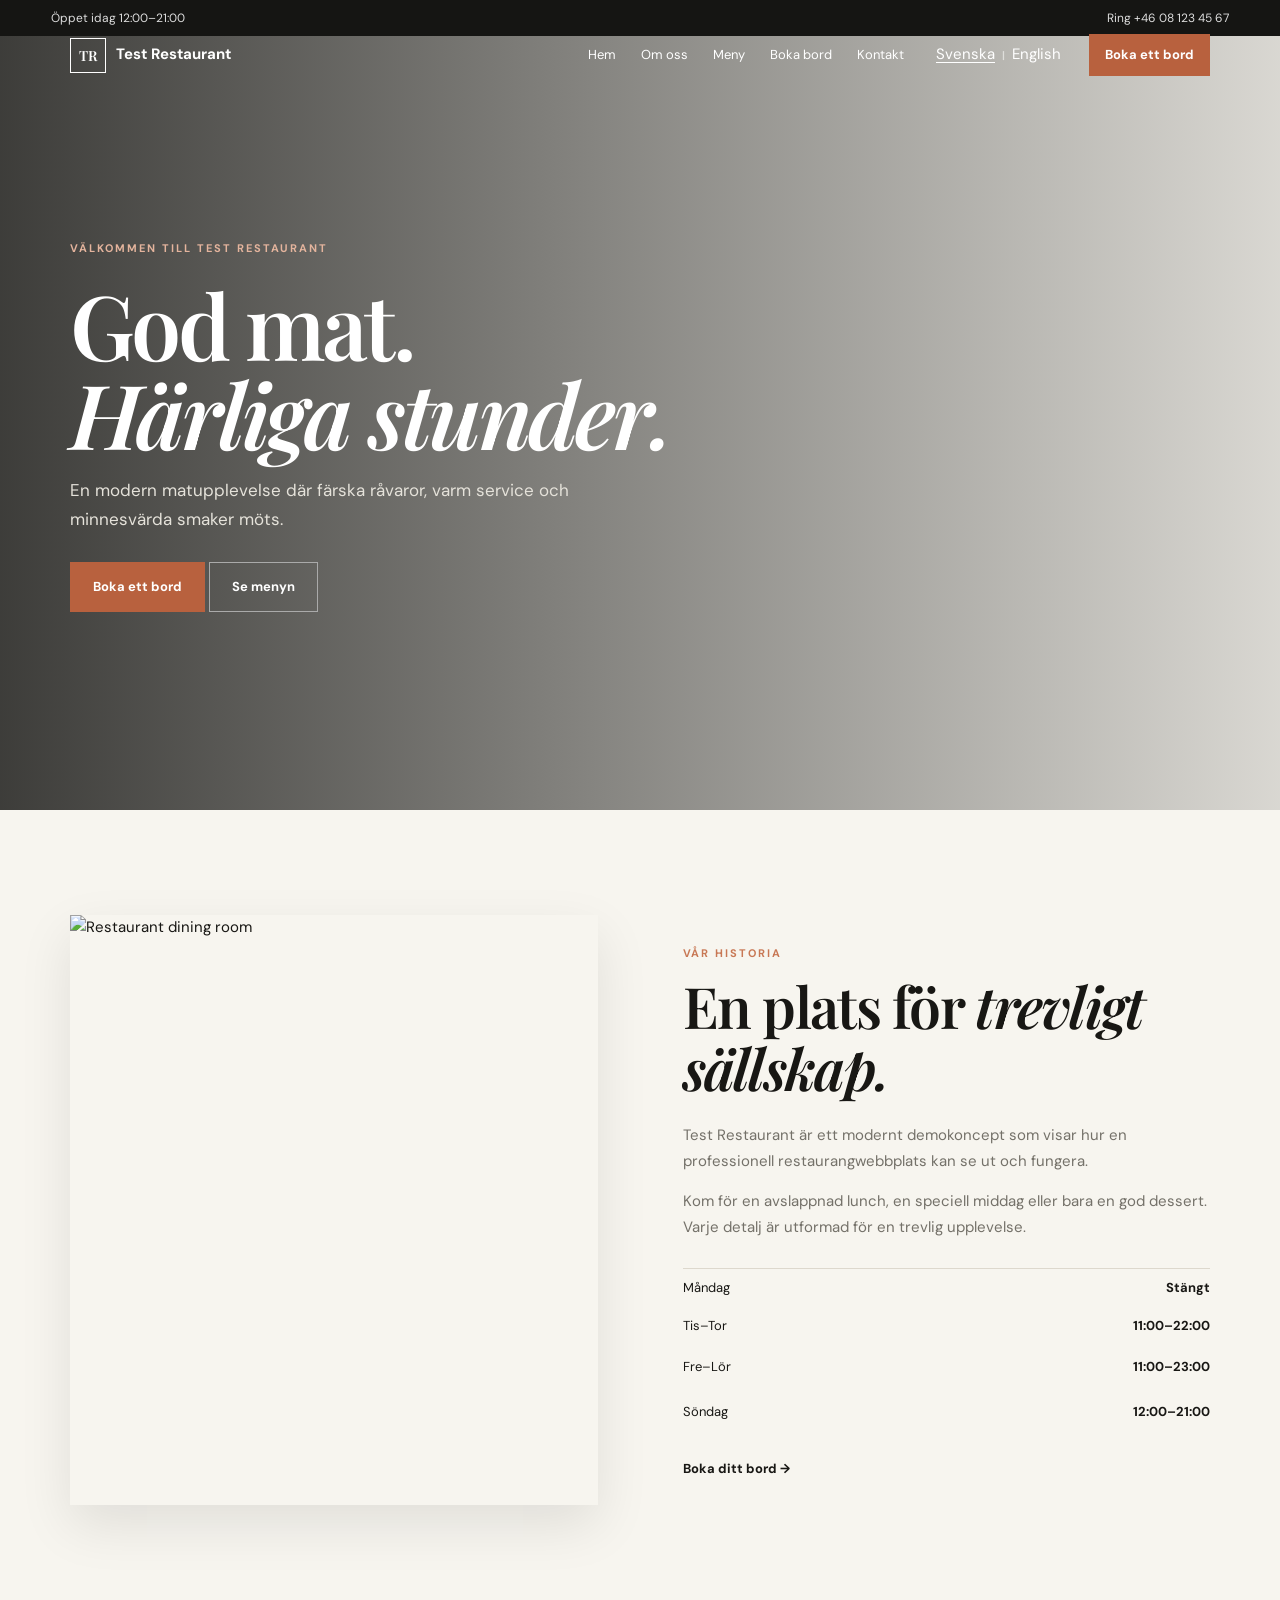
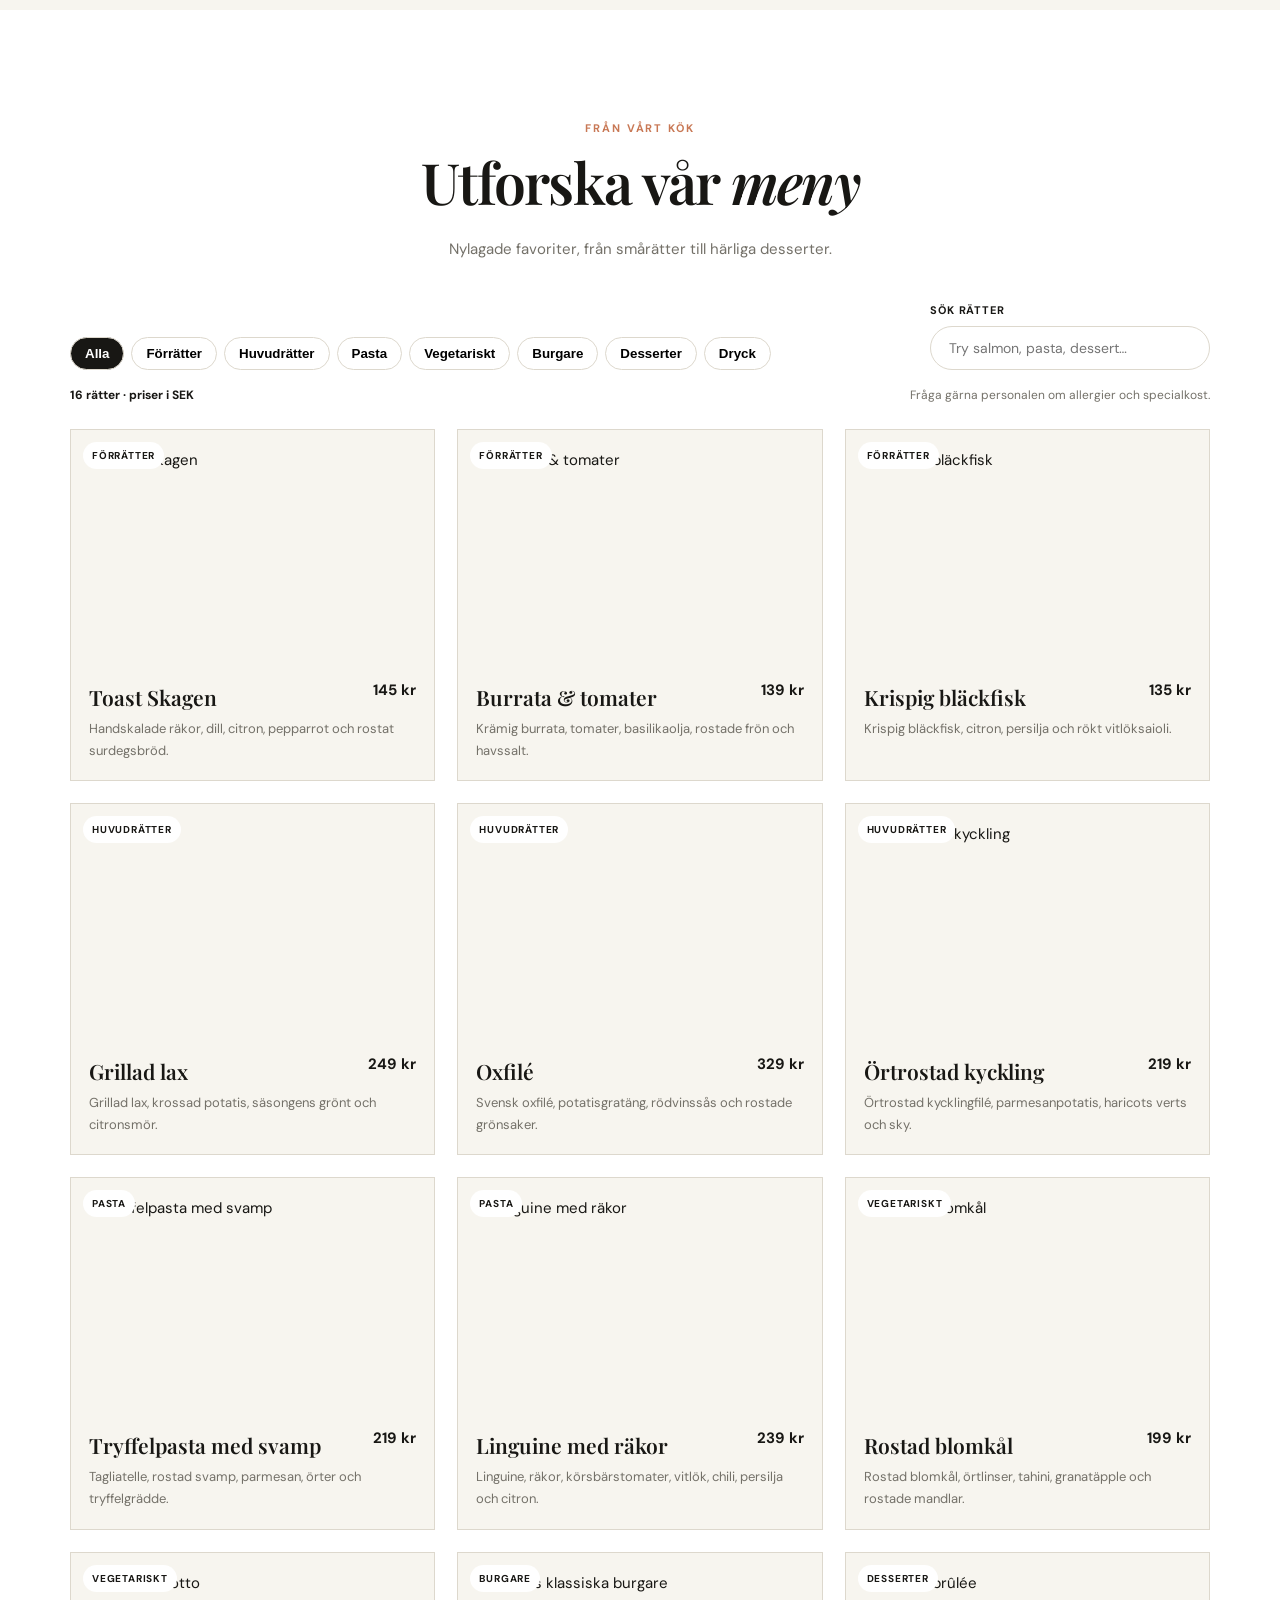
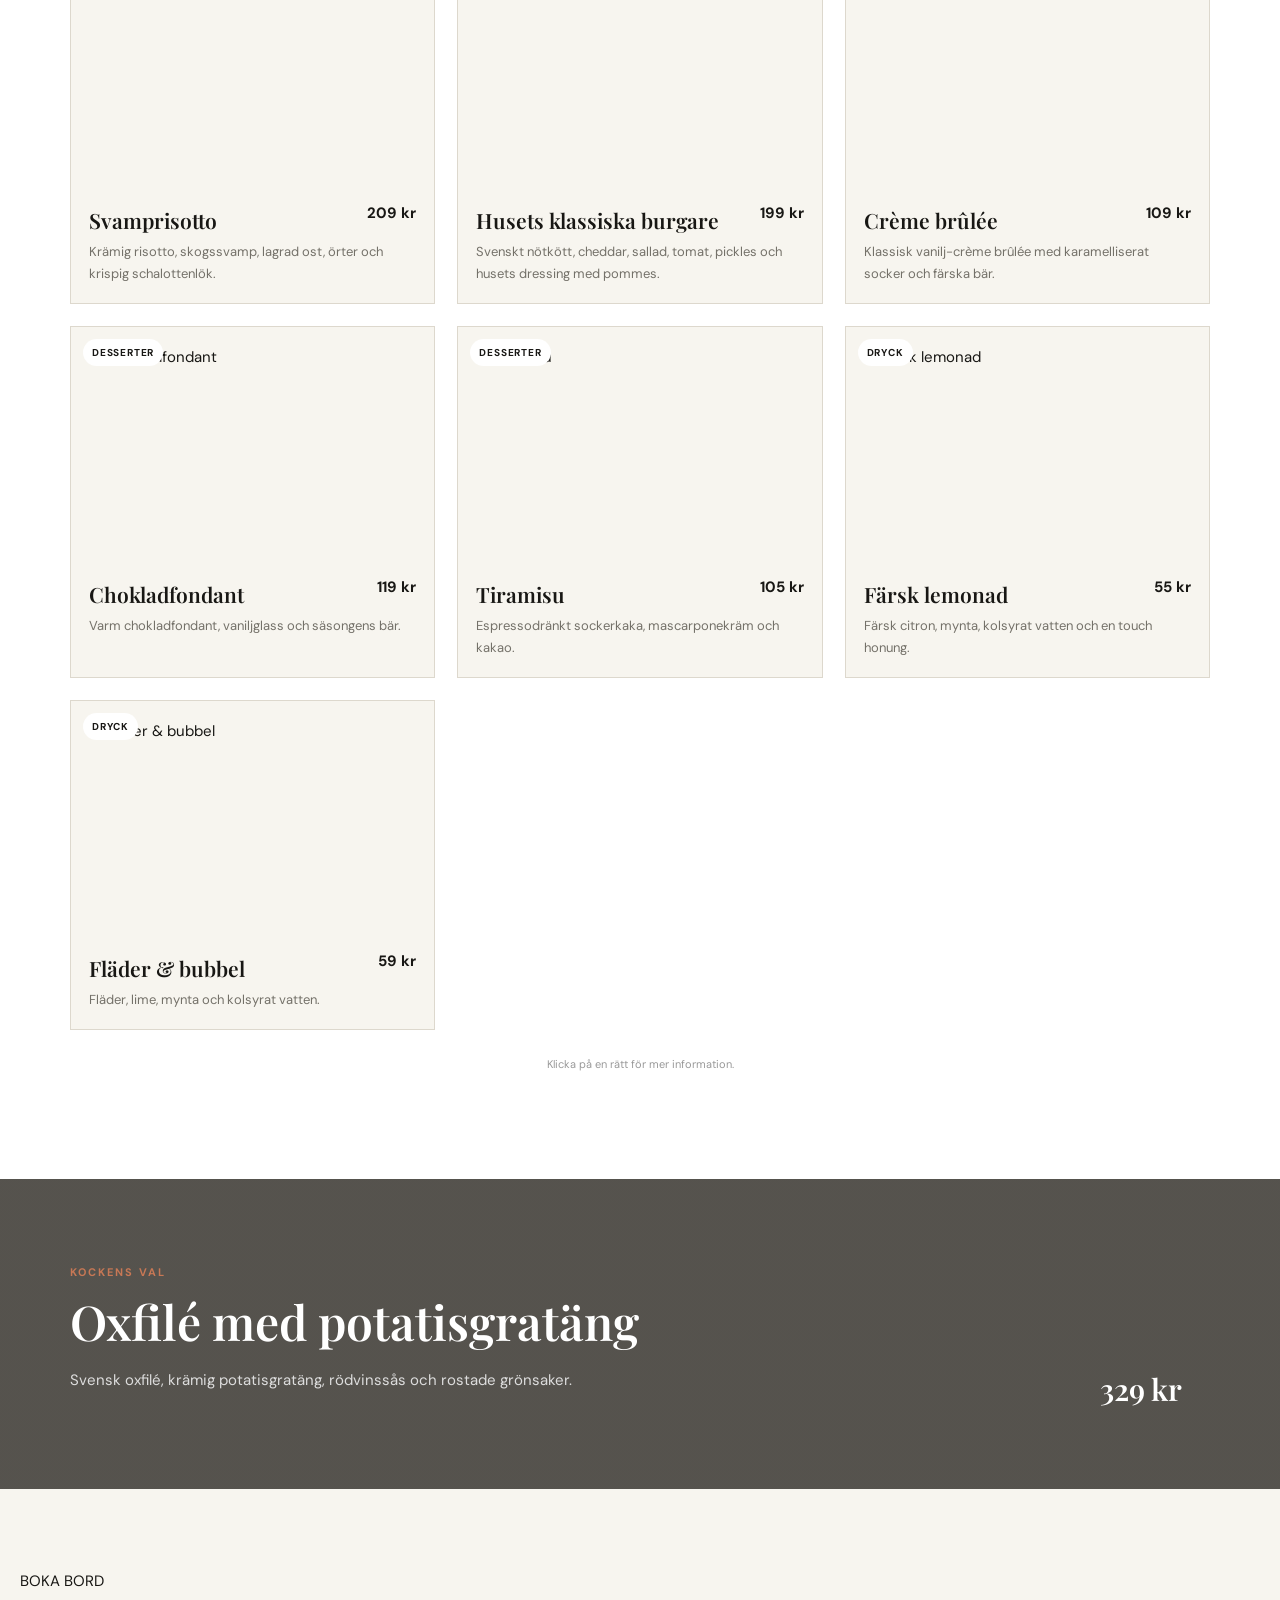
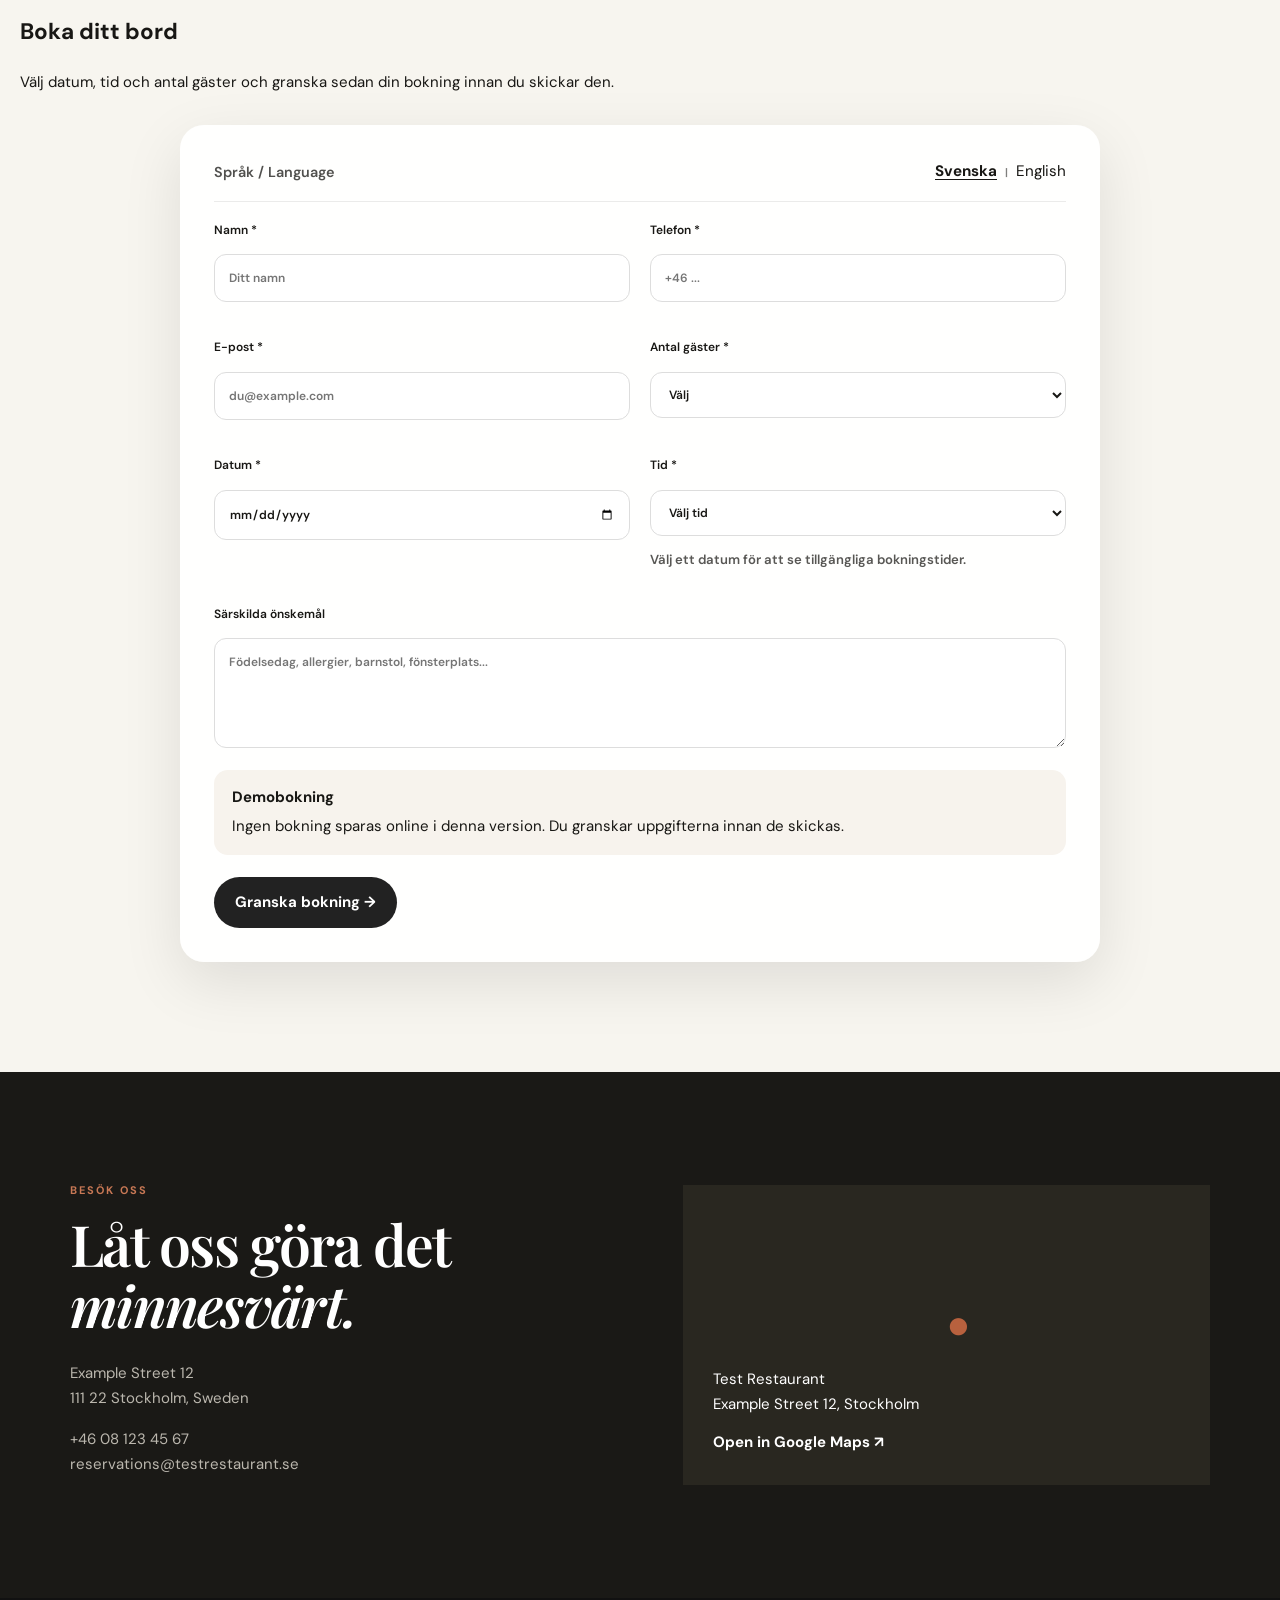
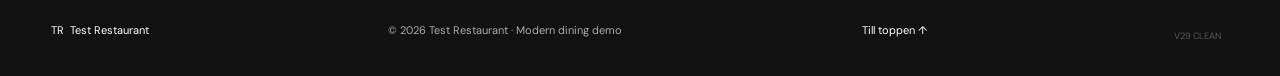
==== commit 8981fcb0: "Complete frontend Version 29 with menu reservation integration" ====
--- a/index.html
+++ b/index.html
@@ -18,7 +18,26 @@
 
 <section class="section white" id="menu"><div class="heading"><small data-i18n="menu.kicker">FROM OUR KITCHEN</small><h2 data-i18n="menu.title">Explore our <i>menu</i></h2><p data-i18n="menu.text">Freshly prepared favorites, from small plates to indulgent desserts.</p></div><div class="menuTools"><div class="filters" id="filters"></div><label class="menuSearch"><span data-i18n="menu.searchLabel">Search dishes</span><input id="menuSearch" type="search" placeholder="Try salmon, pasta, dessert…" autocomplete="off"></label></div><div class="menuMeta"><span data-i18n="menu.meta">16 dishes · prices in SEK</span><span data-i18n="menu.allergy">Ask our staff about allergies and dietary requirements.</span></div><div class="grid" id="menuGrid"></div><p class="menuHint" data-i18n="menu.hint">Click a dish to see more details.</p></section>
 
-<div class="modal" id="dishModal" aria-hidden="true"><div class="modalCard" role="dialog" aria-modal="true" aria-labelledby="modalTitle"><button class="modalClose" id="modalClose" aria-label="Close">×</button><img id="modalImage" src="" alt=""><div class="modalBody"><small id="modalCategory"></small><h2 id="modalTitle"></h2><p id="modalDescription"></p><strong id="modalPrice"></strong><a class="btn" href="#reservation" id="modalBook">Book a table →</a></div></div></div>
+<div class="modal" id="dishModal" aria-hidden="true">
+  <div class="modalCard modalCardV29" role="dialog" aria-modal="true" aria-labelledby="modalTitle">
+    <button class="modalClose" id="modalClose" aria-label="Close">×</button>
+    <div class="modalBody modalBodyV29">
+      <small id="modalCategory"></small>
+      <h2 id="modalTitle"></h2>
+      <p id="modalDescription"></p>
+      <div class="modalFacts">
+        <div><span data-i18n="menu.priceLabel">Pris</span><strong id="modalPrice"></strong></div>
+        <div><span data-i18n="menu.servingLabel">Servering</span><strong data-i18n="menu.servingValue">Tillagas på beställning</strong></div>
+        <div><span data-i18n="menu.allergyLabel">Allergier</span><strong data-i18n="menu.allergyValue">Fråga gärna personalen</strong></div>
+      </div>
+      <div class="modalActionsV29">
+        <button type="button" id="modalReserveNow" class="btn modalReserveNow" data-i18n="menu.book">Boka bord</button>
+        <button type="button" id="modalCloseSecondary" class="modalCloseSecondary" data-i18n="menu.close">Stäng</button>
+      </div>
+    </div>
+    <img id="modalImage" src="" alt="">
+  </div>
+</div>
 
 <section class="feature"><div><small data-i18n="chef.kicker">CHEF'S PICK</small><h2 data-i18n="chef.title">Beef tenderloin with potato gratin</h2><p data-i18n="chef.text">Swedish beef tenderloin, creamy potato gratin, red-wine sauce and roasted vegetables.</p></div><strong>329 kr</strong></section>
 
@@ -33,7 +52,14 @@
     <span aria-hidden="true">|</span>
     <button type="button" class="reservation-lang-action" data-v12-lang="en" style="display:inline-block;visibility:visible;opacity:1;background:transparent;border:0;cursor:pointer;padding:2px 0;color:inherit">English</button>
   </div>
-</div><div class="form-grid"><label><span data-i18n="res.name">Full name *</span><input id="guestName" name="name" type="text" autocomplete="name" placeholder="Your name" data-i18n-placeholder="res.namePlaceholder" required></label><label><span data-i18n="res.phone">Phone *</span><input id="guestPhone" name="phone" type="tel" inputmode="tel" autocomplete="tel" placeholder="+46 ..." data-i18n-placeholder="res.phonePlaceholder" required maxlength="20"></label><label><span data-i18n="res.email">Email *</span><input id="guestEmail" name="email" type="email" autocomplete="email" placeholder="you@example.com" data-i18n-placeholder="res.emailPlaceholder" required maxlength="254" inputmode="email"></label><label><span data-i18n="res.guests">Guests *</span><select id="guestCount" name="guests" required><option value="" data-i18n="res.select">Select</option><option>1</option><option>2</option><option>3</option><option>4</option><option>5</option><option>6</option><option>7</option><option>8</option><option>9</option><option>10</option><option>11</option><option>12</option></select></label><label><span data-i18n="res.date">Date *</span><input id="reservationDate" name="date" type="date" required></label><label><span data-i18n="res.time">Time *</span><select id="reservationTime" name="time" required><option value="" data-i18n="res.select">Select</option><option>11:30</option><option>12:30</option><option>13:30</option><option>17:30</option><option>18:30</option><option>19:30</option><option>20:30</option><option>21:30</option></select><small id="timeAvailabilityHint" class="time-availability-hint" aria-live="polite"></small></label></div><label class="full-field"><span data-i18n="res.requests">Special requests</span><textarea id="specialRequests" name="requests" rows="4" placeholder="Birthday, allergies, high chair, window table..." data-i18n-placeholder="res.requestPlaceholder"></textarea></label><div class="reservation-note"><strong data-i18n="res.demo">Demo reservation</strong><span data-i18n="res.note">No reservation is stored online in this version. You will review the details before sending.</span></div><div id="validationMessage" class="validation-message" hidden role="alert" aria-live="polite"></div><button class="primary-btn" data-i18n="res.review" type="submit">Review reservation →</button></form><div id="reservationReview" class="reservation-review" hidden>
+</div><div class="form-grid"><label><span data-i18n="res.name">Full name *</span><input id="guestName" name="name" type="text" autocomplete="name" placeholder="Your name" data-i18n-placeholder="res.namePlaceholder" required></label><label><span data-i18n="res.phone">Phone *</span><input id="guestPhone" name="phone" type="tel" inputmode="tel" autocomplete="tel" placeholder="+46 ..." data-i18n-placeholder="res.phonePlaceholder" required maxlength="20"></label><label><span data-i18n="res.email">Email *</span><input id="guestEmail" name="email" type="email" autocomplete="email" placeholder="you@example.com" data-i18n-placeholder="res.emailPlaceholder" required maxlength="254" inputmode="email"></label><label><span data-i18n="res.guests">Guests *</span><select id="guestCount" name="guests" required><option value="" data-i18n="res.select">Select</option><option>1</option><option>2</option><option>3</option><option>4</option><option>5</option><option>6</option><option>7</option><option>8</option><option>9</option><option>10</option><option>11</option><option>12</option></select></label><label><span data-i18n="res.date">Date *</span><input id="reservationDate" name="date" type="date" required></label><label><span data-i18n="res.time">Time *</span><select id="reservationTime" name="time" required><option value="" data-i18n="res.select">Select</option><option>11:30</option><option>12:30</option><option>13:30</option><option>17:30</option><option>18:30</option><option>19:30</option><option>20:30</option><option>21:30</option></select><small id="timeAvailabilityHint" class="time-availability-hint" aria-live="polite"></small></label></div><label class="full-field"><span data-i18n="res.requests">Special requests</span><textarea id="specialRequests" name="requests" rows="4" placeholder="Birthday, allergies, high chair, window table..." data-i18n-placeholder="res.requestPlaceholder"></textarea></label><div class="reservation-note"><strong data-i18n="res.demo">Demo reservation</strong><span data-i18n="res.note">No reservation is stored online in this version. You will review the details before sending.</span></div><div id="validationMessage" class="validation-message" hidden role="alert" aria-live="polite"></div><button class="primary-btn" data-i18n="res.review" type="submit">Review reservation →</button>
+<div id="selectedDishBox" class="selectedDishBox" hidden>
+  <span class="selectedDishLabel" data-i18n="reservation.selectedDish">Vald rätt</span>
+  <strong id="selectedDishText"></strong>
+  <button id="clearSelectedDish" type="button" class="clearSelectedDish" data-i18n="reservation.removeDish">Ta bort</button>
+</div>
+
+</form><div id="reservationReview" class="reservation-review" hidden>
 <div id="reservationReadyCard" class="reservation-ready-card" hidden>
   <div class="reservation-ready-icon" aria-hidden="true">✓</div>
   <div class="reservation-ready-content">
@@ -43,6 +69,10 @@
       <div><span id="readyDateLabel">Datum</span><strong id="readyDateValue">—</strong></div>
       <div><span id="readyTimeLabel">Tid</span><strong id="readyTimeValue">—</strong></div>
       <div><span id="readyGuestsLabel">Gäster</span><strong id="readyGuestsValue">—</strong></div>
+      <div class="reviewSelectedDishRow" id="reviewSelectedDishRow" hidden>
+        <span data-i18n="reservation.selectedDish">Vald rätt</span>
+        <strong id="reviewSelectedDish"></strong>
+      </div>
       <div><span id="readyRefLabel">Bokningsnummer</span><strong id="readyRefValue">—</strong></div>
     </div>
   </div>
@@ -54,8 +84,8 @@
     <button type="button" class="reservation-lang-action" data-v12-lang="sv" style="display:inline-block;visibility:visible;opacity:1;background:transparent;border:0;cursor:pointer;padding:2px 0;color:inherit">Svenska</button>
     <span aria-hidden="true">|</span>
     <button type="button" class="reservation-lang-action" data-v12-lang="en" style="display:inline-block;visibility:visible;opacity:1;background:transparent;border:0;cursor:pointer;padding:2px 0;color:inherit">English</button>
-  </div>
+</div>
 </div><div class="review-icon">✓</div><span class="eyebrow" data-i18n="review.kicker">CHECK YOUR DETAILS</span><h3 data-i18n="review.title">Your reservation</h3><div id="reservationReference" class="reservation-reference" hidden></div><div id="reviewDetails" class="review-details"></div><div class="review-actions"><button id="editReservation" class="secondary-btn" data-i18n="review.edit" type="button">Edit</button><button id="sendReservation" class="primary-btn" data-i18n="review.email" type="button">Send by email →</button><button id="sendSms" class="secondary-btn" data-i18n="review.sms" type="button">Send by SMS →</button><button id="copyReservation" class="secondary-btn" data-i18n="review.copy" type="button">Copy details</button><button id="newReservation" class="secondary-btn" type="button">Ny bokning</button></div><p id="reservationSent" class="form-message success" hidden></p><p id="communicationHelp" class="communication-help" hidden></p></div></div></section><section class="section dark" id="contact"><div class="contact"><div><small data-i18n="contact.kicker">COME VISIT</small><h2 data-i18n="contact.title">Let's make it <i>memorable.</i></h2><p>Example Street 12<br>111 22 Stockholm, Sweden</p><p><a href="tel:+46081234567">+46 08 123 45 67</a><br><a href="mailto:reservations@testrestaurant.se">reservations@testrestaurant.se</a></p></div><div class="map"><b>●</b><span>Test Restaurant<br>Example Street 12, Stockholm</span><a href="https://www.google.com/maps/search/?api=1&query=Stockholm" target="_blank">Open in Google Maps ↗</a></div></div></section>
-<footer><span>TR&nbsp; Test Restaurant</span><span>© 2026 Test Restaurant · Modern dining demo</span><a data-i18n="footer.top" href="#home">Back to top ↑</a></footer>
+<footer><span>TR&nbsp; Test Restaurant</span><span>© 2026 Test Restaurant · Modern dining demo</span><a data-i18n="footer.top" href="#home">Back to top ↑</a><small style="display:block;text-align:center;opacity:.45;padding:8px">V29 CLEAN</small></footer>
 <script src="js/app.js"></script>
 </body></html>
--- a/css/style.css
+++ b/css/style.css
@@ -358,3 +358,95 @@
 .dish>div:last-child{padding-top:2px}
 .dish h3{margin-bottom:7px}
 @media(max-width:700px){.menuMeta{justify-content:center;text-align:center}}
+
+
+/* V29 clean – explicit dish actions and visible detail popup */
+.dish{cursor:default}
+.dishContent{padding:18px!important}
+.dishMeta{padding:0!important;display:flex;justify-content:space-between;align-items:center;gap:12px}
+.dishMeta .price{float:none}
+.dishActions{padding:16px 0 0!important;display:grid;grid-template-columns:1fr 1fr;gap:10px}
+.dishDetailsBtn,.dishBookBtn{
+  min-height:42px;border-radius:8px;padding:10px 12px;font:700 12px/1 var(--sans);
+  cursor:pointer;transition:.18s
+}
+.dishDetailsBtn{background:transparent;border:1px solid var(--ink);color:var(--ink)}
+.dishBookBtn{background:var(--ink);border:1px solid var(--ink);color:#fff}
+.dishDetailsBtn:hover,.dishBookBtn:hover{transform:translateY(-1px)}
+.viewDish{display:none!important}
+
+.modalCardV29{
+  width:min(920px,calc(100vw - 32px))!important;
+  max-height:calc(100vh - 32px)!important;
+  overflow:auto!important;
+  grid-template-columns:1.15fr .85fr!important
+}
+.modalBodyV29{padding:38px 36px!important;align-self:start!important}
+.modalCardV29>img{
+  width:100%!important;height:100%!important;min-height:520px!important;object-fit:cover!important
+}
+.modalFacts{
+  margin:20px 0;border:1px solid var(--line);border-radius:12px;overflow:hidden
+}
+.modalFacts>div{
+  display:grid;grid-template-columns:110px 1fr;gap:14px;padding:12px 14px;border-bottom:1px solid var(--line)
+}
+.modalFacts>div:last-child{border-bottom:0}
+.modalFacts span{font-size:11px;text-transform:uppercase;letter-spacing:.08em;color:var(--muted)}
+.modalFacts strong{display:block!important;margin:0!important;font:700 14px/1.4 var(--sans)!important}
+.modalActionsV29{display:grid;grid-template-columns:1fr 1fr;gap:10px;margin-top:18px}
+.modalReserveNow,.modalCloseSecondary{min-height:46px;border-radius:8px;cursor:pointer;font-weight:800}
+.modalReserveNow{border:0}
+.modalCloseSecondary{background:transparent;border:1px solid var(--ink);color:var(--ink)}
+
+@media(max-width:800px){
+  .modalCardV29{grid-template-columns:1fr!important}
+  .modalBodyV29{order:1;padding:26px 22px!important}
+  .modalCardV29>img{order:2;height:220px!important;min-height:220px!important}
+  .modalActionsV29{grid-template-columns:1fr}
+  .dishActions{grid-template-columns:1fr}
+}
+
+
+/* V29 selected dish connection */
+.selectedDishBox{
+  margin:16px 0;
+  padding:14px 16px;
+  border:1px solid var(--line);
+  border-radius:12px;
+  display:grid;
+  grid-template-columns:auto 1fr auto;
+  gap:12px;
+  align-items:center;
+}
+.selectedDishBox[hidden]{display:none!important}
+.selectedDishLabel{
+  font-size:11px;
+  text-transform:uppercase;
+  letter-spacing:.08em;
+  color:var(--muted);
+}
+#selectedDishText{font-size:14px}
+.clearSelectedDish{
+  border:0;
+  background:transparent;
+  text-decoration:underline;
+  cursor:pointer;
+  font-weight:700;
+}
+.reviewSelectedDishRow[hidden]{display:none!important}
+@media(max-width:620px){
+  .selectedDishBox{grid-template-columns:1fr}
+  .clearSelectedDish{justify-self:start}
+}
+
+
+/* V29 – selected dish belongs inside confirmation */
+.reservation-ready-grid .reviewSelectedDishRow{
+  display:flex;
+  flex-direction:column;
+  gap:4px;
+}
+.reservation-ready-grid .reviewSelectedDishRow[hidden]{
+  display:none!important;
+}
